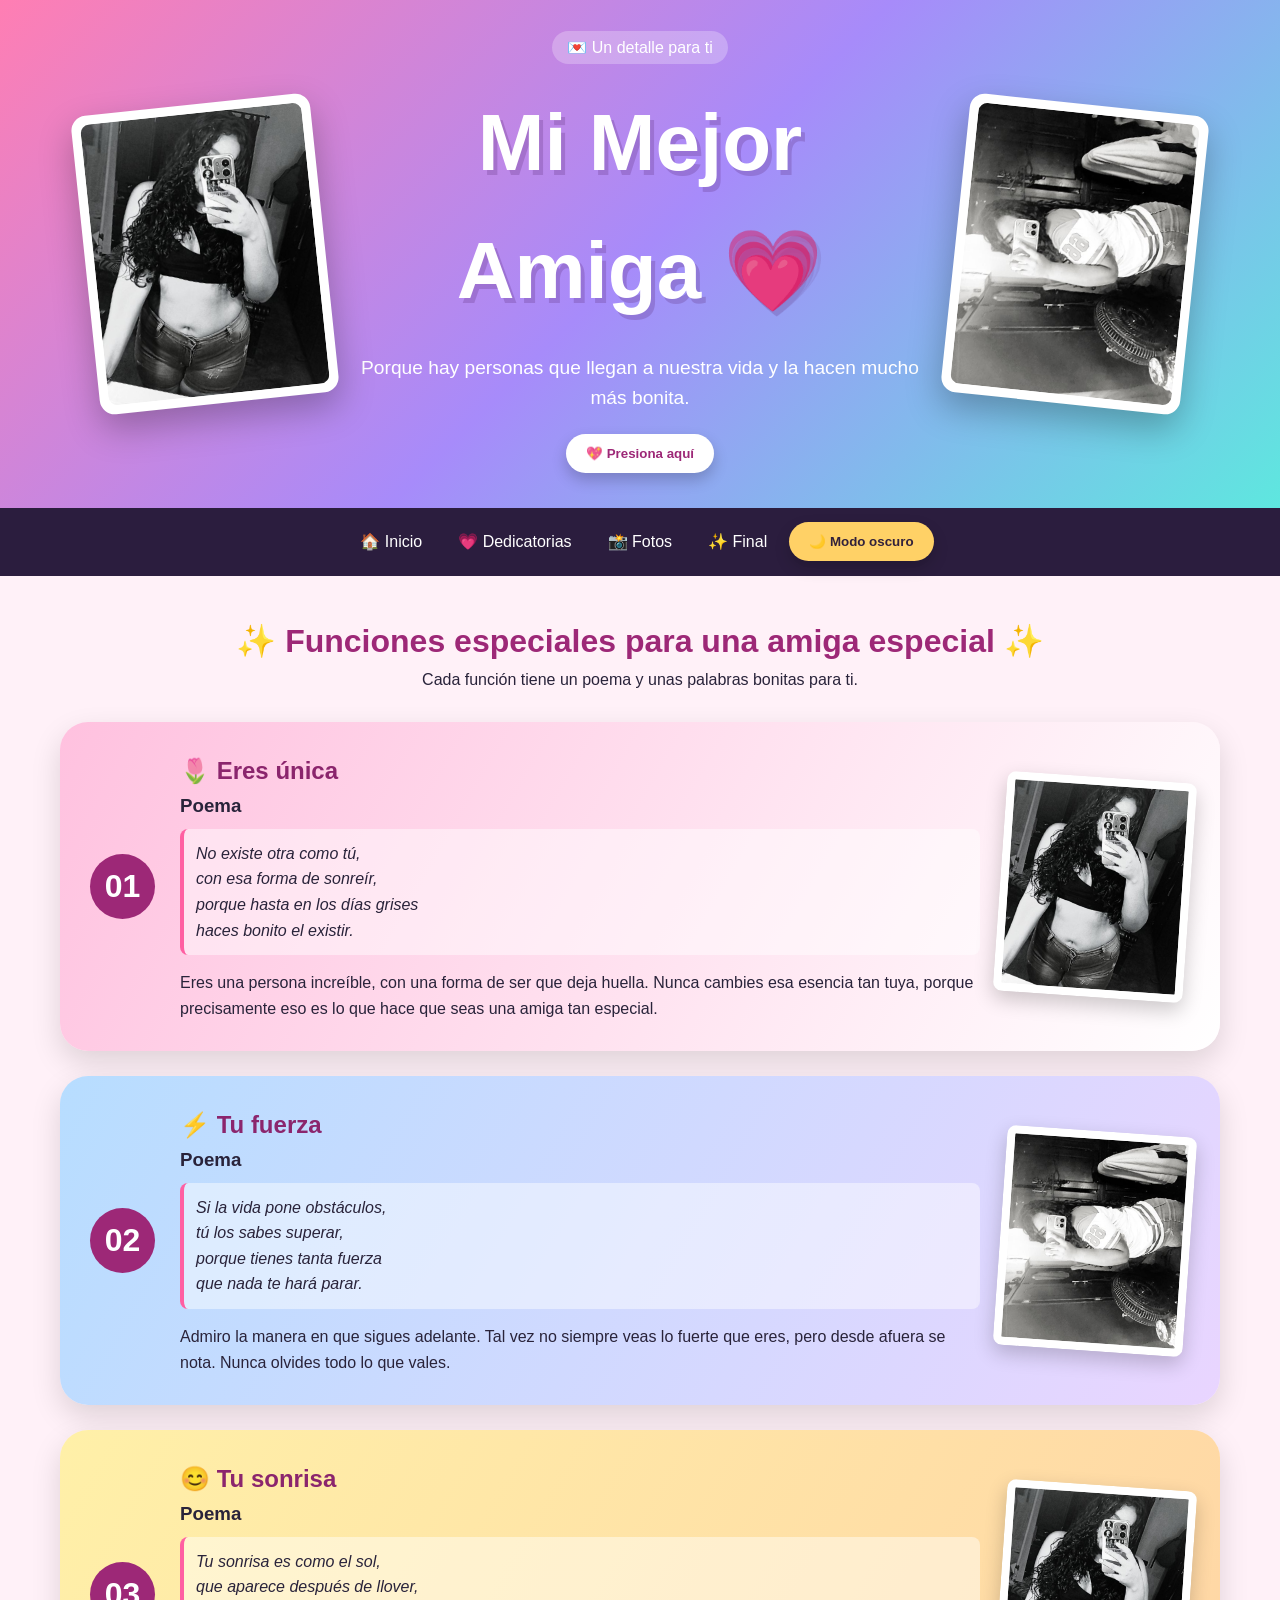
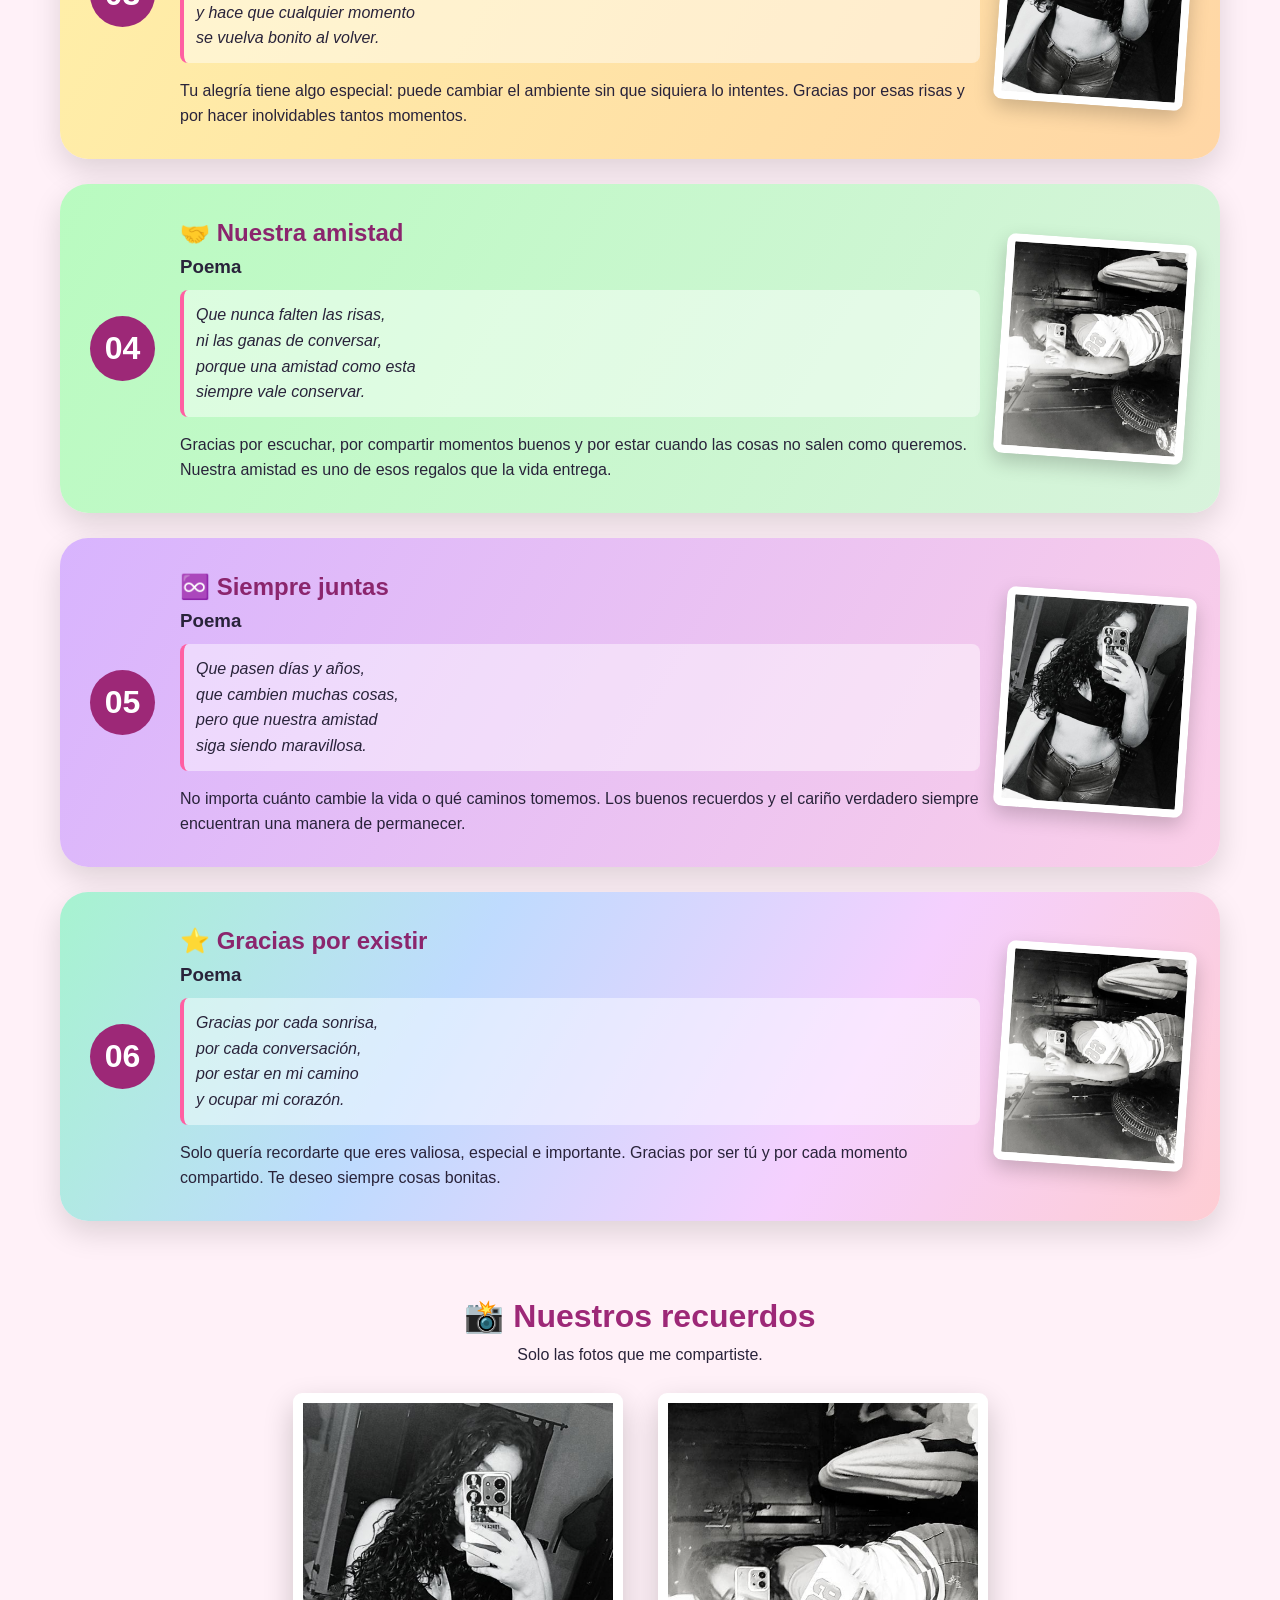
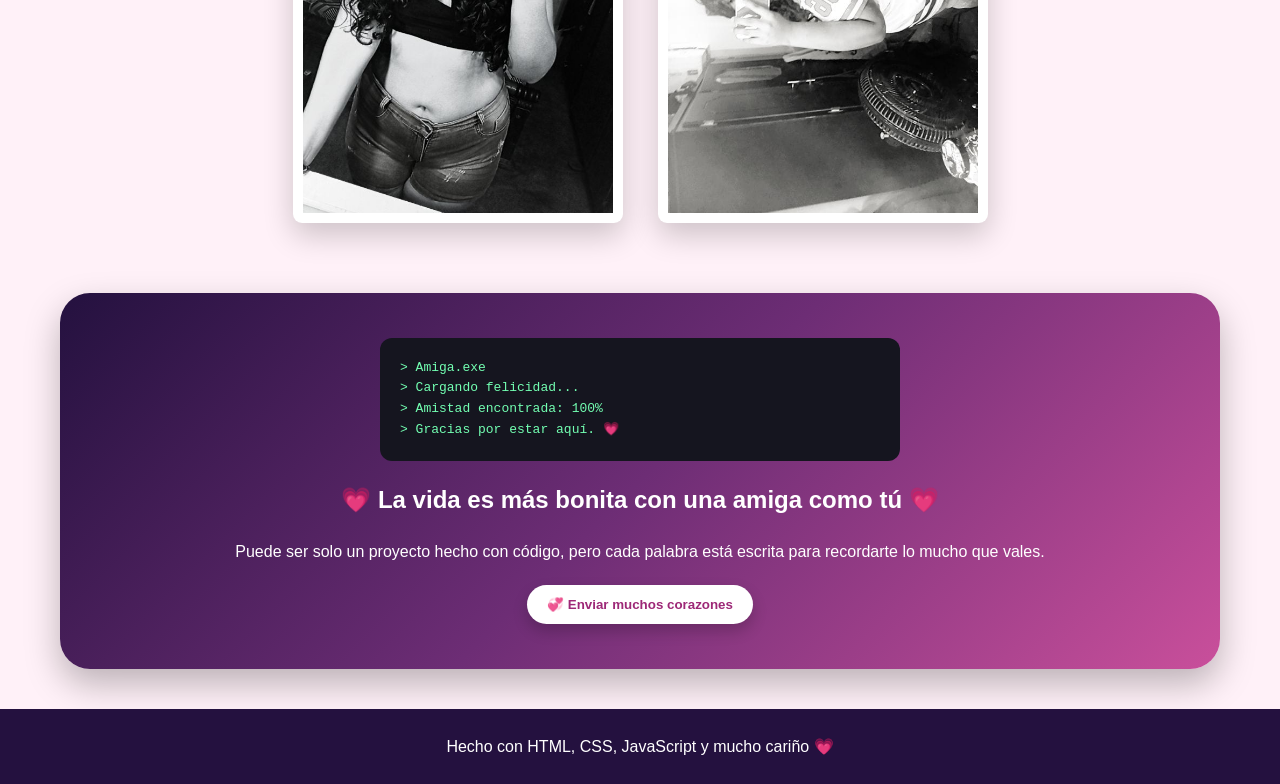
==== index.html @ a4b92b6b "Add files via upload" ====
<!doctype html>
<html lang="es">
  <head>
    <meta charset="UTF-8" />
    <meta name="viewport" content="width=device-width,initial-scale=1.0" />
    <title>Para mi mejor amiga 💗</title>
    <link rel="stylesheet" href="style.css" />
  </head>
  <body>
    <header id="inicio">
      <div class="hero">
        <div class="foto"><img src="foto1.jpeg" alt="Foto especial" /></div>
        <div class="heroText">
          <span>💌 Un detalle para ti</span>
          <h1>Mi Mejor Amiga 💗</h1>
          <p>
            Porque hay personas que llegan a nuestra vida y la hacen mucho más
            bonita.
          </p>
          <button onclick="mostrarMensaje()">💖 Presiona aquí</button>
        </div>
        <div class="foto segunda">
          <img src="foto2.jpeg" alt="Foto especial" />
        </div>
      </div>
    </header>
    <nav>
      <a href="#inicio">🏠 Inicio</a><a href="#funciones">💗 Dedicatorias</a
      ><a href="#fotos">📸 Fotos</a><a href="#final">✨ Final</a
      ><button id="modoBtn">🌙 Modo oscuro</button>
    </nav>
    <main>
      <section class="intro">
        <h2>✨ Funciones especiales para una amiga especial ✨</h2>
        <p>Cada función tiene un poema y unas palabras bonitas para ti.</p>
      </section>
      <section id="funciones" class="funciones">
        <article class="tarjeta rosa">
          <div class="num">01</div>
          <div>
            <h2>🌷 Eres única</h2>
            <h3>Poema</h3>
            <p class="poema">
              No existe otra como tú,<br />con esa forma de sonreír,<br />porque
              hasta en los días grises<br />haces bonito el existir.
            </p>
            <p>
              Eres una persona increíble, con una forma de ser que deja huella.
              Nunca cambies esa esencia tan tuya, porque precisamente eso es lo
              que hace que seas una amiga tan especial.
            </p>
          </div>
          <img src="foto1.jpeg" alt="Amiga" />
        </article>
        <article class="tarjeta azul">
          <div class="num">02</div>
          <div>
            <h2>⚡ Tu fuerza</h2>
            <h3>Poema</h3>
            <p class="poema">
              Si la vida pone obstáculos,<br />tú los sabes superar,<br />porque
              tienes tanta fuerza<br />que nada te hará parar.
            </p>
            <p>
              Admiro la manera en que sigues adelante. Tal vez no siempre veas
              lo fuerte que eres, pero desde afuera se nota. Nunca olvides todo
              lo que vales.
            </p>
          </div>
          <img src="foto2.jpeg" alt="Amiga" />
        </article>
        <article class="tarjeta amarillo">
          <div class="num">03</div>
          <div>
            <h2>😊 Tu sonrisa</h2>
            <h3>Poema</h3>
            <p class="poema">
              Tu sonrisa es como el sol,<br />que aparece después de llover,<br />y
              hace que cualquier momento<br />se vuelva bonito al volver.
            </p>
            <p>
              Tu alegría tiene algo especial: puede cambiar el ambiente sin que
              siquiera lo intentes. Gracias por esas risas y por hacer
              inolvidables tantos momentos.
            </p>
          </div>
          <img src="foto1.jpeg" alt="Amiga" />
        </article>
        <article class="tarjeta verde">
          <div class="num">04</div>
          <div>
            <h2>🤝 Nuestra amistad</h2>
            <h3>Poema</h3>
            <p class="poema">
              Que nunca falten las risas,<br />ni las ganas de conversar,<br />porque
              una amistad como esta<br />siempre vale conservar.
            </p>
            <p>
              Gracias por escuchar, por compartir momentos buenos y por estar
              cuando las cosas no salen como queremos. Nuestra amistad es uno de
              esos regalos que la vida entrega.
            </p>
          </div>
          <img src="foto2.jpeg" alt="Amiga" />
        </article>
        <article class="tarjeta morado">
          <div class="num">05</div>
          <div>
            <h2>♾️ Siempre juntas</h2>
            <h3>Poema</h3>
            <p class="poema">
              Que pasen días y años,<br />que cambien muchas cosas,<br />pero
              que nuestra amistad<br />siga siendo maravillosa.
            </p>
            <p>
              No importa cuánto cambie la vida o qué caminos tomemos. Los buenos
              recuerdos y el cariño verdadero siempre encuentran una manera de
              permanecer.
            </p>
          </div>
          <img src="foto1.jpeg" alt="Amiga" />
        </article>
        <article class="tarjeta arco">
          <div class="num">06</div>
          <div>
            <h2>⭐ Gracias por existir</h2>
            <h3>Poema</h3>
            <p class="poema">
              Gracias por cada sonrisa,<br />por cada conversación,<br />por
              estar en mi camino<br />y ocupar mi corazón.
            </p>
            <p>
              Solo quería recordarte que eres valiosa, especial e importante.
              Gracias por ser tú y por cada momento compartido. Te deseo siempre
              cosas bonitas.
            </p>
          </div>
          <img src="foto2.jpeg" alt="Amiga" />
        </article>
      </section>
      <section id="fotos" class="galeria">
        <h2>📸 Nuestros recuerdos</h2>
        <p>Solo las fotos que me compartiste.</p>
        <div class="fotos">
          <img src="foto1.jpeg" alt="Recuerdo 1" /><img
            src="foto2.jpeg"
            alt="Recuerdo 2"
          />
        </div>
      </section>
      <section id="final" class="final">
        <div class="terminal">
          &gt; Amiga.exe<br />&gt; Cargando felicidad...<br />&gt; Amistad
          encontrada: 100%<br />&gt; Gracias por estar aquí. 💗
        </div>
        <h2>💗 La vida es más bonita con una amiga como tú 💗</h2>
        <p>
          Puede ser solo un proyecto hecho con código, pero cada palabra está
          escrita para recordarte lo mucho que vales.
        </p>
        <button onclick="lanzarCorazones()">💞 Enviar muchos corazones</button>
      </section>
    </main>
    <footer>Hecho con HTML, CSS, JavaScript y mucho cariño 💗</footer>
    <script src="script.js"></script>
  </body>
</html>
---- style.css ----
* {
  box-sizing: border-box;
  margin: 0;
  padding: 0;
}
html {
  scroll-behavior: smooth;
}
body {
  font-family: Arial, sans-serif;
  background: #fff1f8;
  color: #29233a;
  line-height: 1.6;
  transition: 0.5s;
  overflow-x: hidden;
}
header {
  padding: 35px 5%;
  background: linear-gradient(135deg, #ff7eb3, #a78bfa, #5ee7df);
  overflow: hidden;
}
.hero {
  max-width: 1250px;
  margin: auto;
  min-height: 360px;
  display: flex;
  align-items: center;
  justify-content: center;
  gap: 35px;
}
.foto {
  width: 240px;
  height: 300px;
  padding: 9px;
  background: #fff;
  border-radius: 15px;
  box-shadow: 0 15px 35px #0004;
  transform: rotate(-6deg);
  animation: flotar 4s ease-in-out infinite;
}
.foto.segunda {
  transform: rotate(6deg);
  animation-delay: 1s;
}
.foto img,
.tarjeta > img,
.fotos img {
  width: 100%;
  height: 100%;
  object-fit: cover;
  border-radius: 9px;
}
.heroText {
  text-align: center;
  color: #fff;
  max-width: 560px;
  animation: aparecer 1.2s ease;
}
.heroText span {
  background: #ffffff40;
  padding: 8px 15px;
  border-radius: 30px;
}
.hero h1 {
  font-size: clamp(2.8rem, 7vw, 5rem);
  margin: 18px 0;
  text-shadow: 4px 5px #5b2d7840;
}
.heroText p {
  font-size: 1.2rem;
  margin-bottom: 20px;
}
button {
  border: 0;
  padding: 12px 20px;
  border-radius: 30px;
  background: #fff;
  color: #9d2877;
  font-weight: bold;
  cursor: pointer;
  box-shadow: 0 7px 15px #0003;
  transition: 0.3s;
}
button:hover {
  transform: scale(1.08);
}
nav {
  position: sticky;
  top: 0;
  z-index: 50;
  background: #231437f5;
  display: flex;
  justify-content: center;
  align-items: center;
  flex-wrap: wrap;
  gap: 8px;
  padding: 12px;
}
nav a {
  color: #fff;
  text-decoration: none;
  padding: 9px 14px;
  border-radius: 20px;
  transition: 0.3s;
}
nav a:hover {
  background: #ff5fa2;
  transform: translateY(-3px);
}
#modoBtn {
  background: #ffd166;
  color: #33223b;
}
main {
  max-width: 1200px;
  margin: auto;
  padding: 40px 20px;
}
.intro {
  text-align: center;
  margin-bottom: 30px;
}
.intro h2,
.galeria h2 {
  color: #9d2877;
  font-size: 2rem;
}
.funciones {
  display: grid;
  gap: 25px;
}
.tarjeta {
  min-height: 280px;
  padding: 30px;
  border-radius: 28px;
  display: grid;
  grid-template-columns: 70px 1fr 190px;
  align-items: center;
  gap: 20px;
  box-shadow: 0 12px 30px #0002;
  opacity: 0;
  transform: translateY(60px);
  transition: 0.8s;
  overflow: hidden;
}
.tarjeta.visible {
  opacity: 1;
  transform: translateY(0);
}
.rosa {
  background: linear-gradient(120deg, #ffc1df, #fff);
}
.azul {
  background: linear-gradient(120deg, #b7ddff, #e9d5ff);
}
.amarillo {
  background: linear-gradient(120deg, #fff0a8, #ffd6a5);
}
.verde {
  background: linear-gradient(120deg, #b9fbc0, #d8f3dc);
}
.morado {
  background: linear-gradient(120deg, #d8b4fe, #fbcfe8);
}
.arco {
  background: linear-gradient(120deg, #a7f3d0, #bfdbfe, #f5d0fe, #fecdd3);
}
.num {
  font-size: 2rem;
  font-weight: bold;
  color: #fff;
  background: #9d2877;
  width: 65px;
  height: 65px;
  border-radius: 50%;
  display: grid;
  place-items: center;
}
.tarjeta h2 {
  color: #8b256d;
}
.poema {
  margin: 8px 0 15px;
  padding: 12px;
  border-left: 4px solid #ff5fa2;
  background: #ffffff73;
  border-radius: 8px;
  font-style: italic;
}
.tarjeta > img {
  height: 220px;
  padding: 8px;
  background: #fff;
  box-shadow: 0 8px 20px #0003;
  transform: rotate(4deg);
  transition: 0.5s;
}
.tarjeta > img:hover {
  transform: rotate(0) scale(1.06);
}
.galeria {
  text-align: center;
  padding: 70px 0;
}
.fotos {
  display: flex;
  justify-content: center;
  gap: 35px;
  flex-wrap: wrap;
  margin-top: 25px;
}
.fotos img {
  width: 330px;
  height: 430px;
  padding: 10px;
  background: #fff;
  box-shadow: 0 12px 30px #0003;
  transition: 0.5s;
}
.fotos img:hover {
  transform: scale(1.05) rotate(-2deg);
}
.final {
  text-align: center;
  padding: 45px;
  border-radius: 30px;
  background: linear-gradient(135deg, #24113f, #6d2d75, #c94f9b);
  color: #fff;
  box-shadow: 0 15px 35px #0004;
}
.final h2 {
  margin: 20px 0;
  color: #fff;
}
.final button {
  margin-top: 20px;
}
.terminal {
  max-width: 520px;
  margin: auto;
  padding: 20px;
  background: #15151f;
  color: #73ffb2;
  border-radius: 12px;
  text-align: left;
  font-family: monospace;
}
footer {
  text-align: center;
  background: #24113f;
  color: #fff;
  padding: 25px;
}
.corazon {
  position: fixed;
  z-index: 100;
  pointer-events: none;
  animation: subir 4s linear forwards;
  font-size: 25px;
}
body.oscuro {
  background: #111122;
  color: #eee;
}
body.oscuro .intro h2,
body.oscuro .galeria h2 {
  color: #ff9fd0;
}
@keyframes aparecer {
  from {
    opacity: 0;
    transform: scale(0.8);
  }
  to {
    opacity: 1;
    transform: scale(1);
  }
}
@keyframes flotar {
  0%,
  100% {
    transform: translateY(0) rotate(-6deg);
  }
  50% {
    transform: translateY(-12px) rotate(-3deg);
  }
}
@keyframes subir {
  from {
    transform: translateY(0) scale(1);
    opacity: 1;
  }
  to {
    transform: translateY(-100vh) scale(1.8) rotate(25deg);
    opacity: 0;
  }
}
@media (max-width: 850px) {
  .hero {
    flex-direction: column;
  }
  .segunda {
    display: none;
  }
  .tarjeta {
    grid-template-columns: 1fr;
    text-align: center;
  }
  .num {
    margin: auto;
  }
  .tarjeta > img {
    width: 210px;
    margin: auto;
  }
  .poema {
    text-align: left;
  }
}
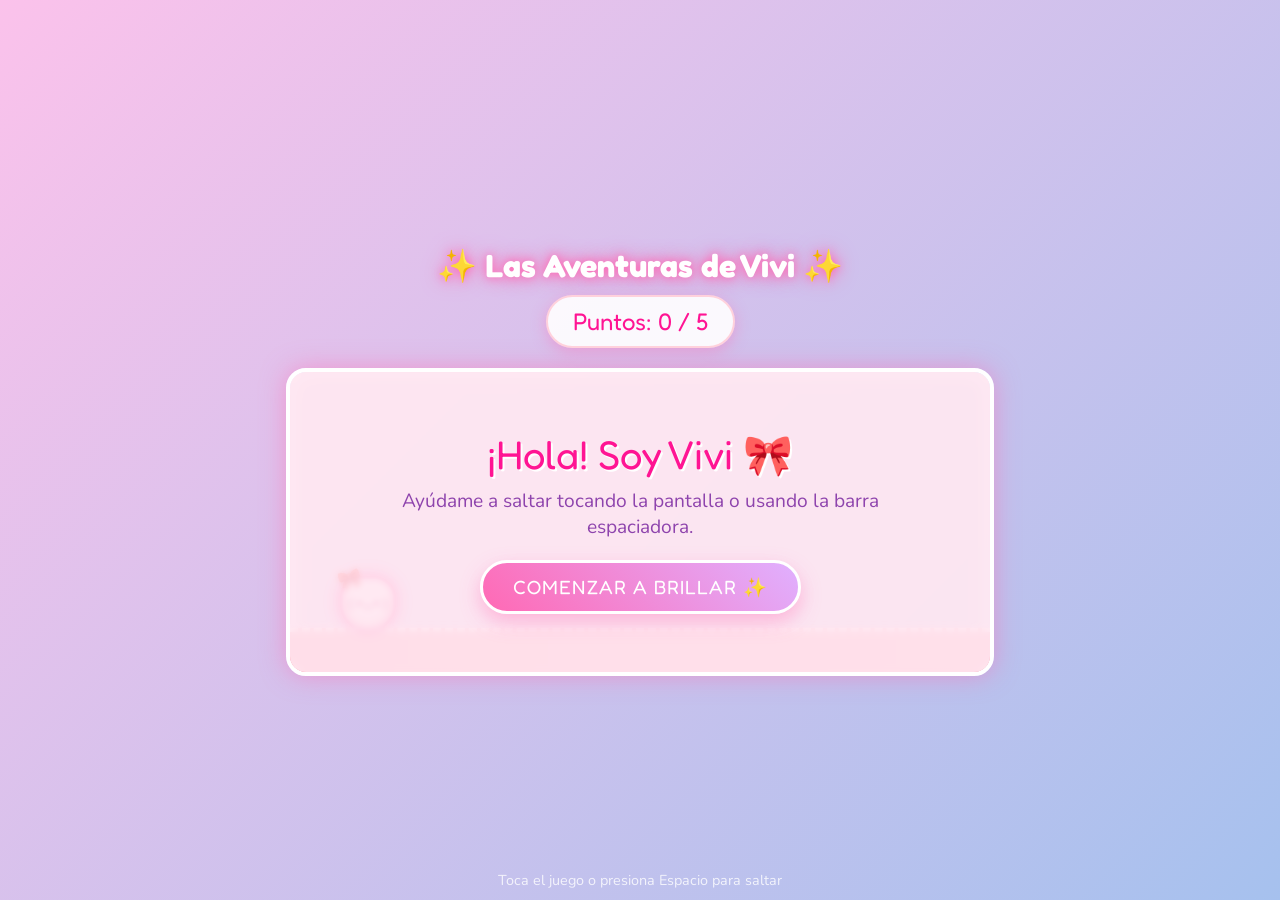
==== commit c7c1d2da: "Rename aventuras_de_vivi.html to index.html" ====
--- a/index.html
+++ b/index.html
@@ -1,167 +1,454 @@
-<!doctype html>
+<!DOCTYPE html>
 <html lang="es">
-  <head>
-    <meta charset="UTF-8" />
-    <meta name="viewport" content="width=device-width,initial-scale=1.0" />
-    <title>Para mi mejor amiga 💗</title>
-    <link rel="stylesheet" href="style.css" />
-  </head>
-  <body>
-    <header id="inicio">
-      <div class="hero">
-        <div class="foto"><img src="foto1.jpeg" alt="Foto especial" /></div>
-        <div class="heroText">
-          <span>💌 Un detalle para ti</span>
-          <h1>Mi Mejor Amiga 💗</h1>
-          <p>
-            Porque hay personas que llegan a nuestra vida y la hacen mucho más
-            bonita.
-          </p>
-          <button onclick="mostrarMensaje()">💖 Presiona aquí</button>
+<head>
+    <meta charset="UTF-8">
+    <meta name="viewport" content="width=device-width, initial-scale=1.0, maximum-scale=1.0, user-scalable=no">
+    <title>Las Aventuras Coquette de Vivi 🎀</title>
+    <link href="https://fonts.googleapis.com/css2?family=Fredoka+One&family=Nunito:wght@700;900&display=swap" rel="stylesheet">
+    <style>
+        :root {
+            --pink-light: #ffd1dc;
+            --pink-hot: #ff69b4;
+            --pink-neon: #ff1493;
+            --purple-pastel: #e0b0ff;
+            --white-glow: rgba(255, 255, 255, 0.8);
+        }
+
+        body {
+            margin: 0;
+            padding: 0;
+            background: linear-gradient(135deg, #fbc2eb 0%, #a6c1ee 100%);
+            font-family: 'Nunito', sans-serif;
+            display: flex;
+            flex-direction: column;
+            align-items: center;
+            justify-content: center;
+            height: 100vh;
+            overflow: hidden;
+            touch-action: manipulation;
+        }
+
+        h1 {
+            font-family: 'Fredoka One', cursive;
+            color: white;
+            text-shadow: 0 0 10px var(--pink-hot), 0 0 20px var(--pink-hot);
+            font-size: 2rem;
+            margin-bottom: 10px;
+            text-align: center;
+            z-index: 2;
+        }
+
+        .score-board {
+            font-family: 'Fredoka One', cursive;
+            font-size: 1.5rem;
+            color: var(--pink-neon);
+            background: rgba(255, 255, 255, 0.9);
+            padding: 10px 25px;
+            border-radius: 30px;
+            box-shadow: 0 4px 15px rgba(255, 105, 180, 0.4);
+            margin-bottom: 20px;
+            z-index: 2;
+            border: 2px solid var(--pink-light);
+        }
+
+        #game-container {
+            width: 100%;
+            max-width: 700px;
+            height: 300px;
+            background: rgba(255, 255, 255, 0.3);
+            backdrop-filter: blur(5px);
+            border: 4px solid white;
+            border-radius: 20px;
+            box-shadow: 0 0 25px rgba(255, 105, 180, 0.5), inset 0 0 20px rgba(255, 255, 255, 0.8);
+            position: relative;
+            overflow: hidden;
+            cursor: pointer;
+        }
+
+        .ground {
+            position: absolute;
+            bottom: 0;
+            width: 100%;
+            height: 40px;
+            background: linear-gradient(to right, #ffb6c1, #ffc0cb);
+            border-top: 4px dashed white;
+        }
+
+        #vivi {
+            width: 50px;
+            height: 50px;
+            background: #fff;
+            border: 3px solid var(--pink-hot);
+            border-radius: 40% 40% 50% 50%; /* Cute blob shape */
+            position: absolute;
+            bottom: 40px; /* Right above ground */
+            left: 50px;
+            box-shadow: 0 0 15px var(--pink-hot), inset 0 -5px 10px var(--pink-light);
+            display: flex;
+            align-items: center;
+            justify-content: center;
+            font-size: 1.5rem;
+            transition: transform 0.1s;
+            z-index: 5;
+        }
+
+        #vivi::before {
+            content: "🎀";
+            position: absolute;
+            top: -12px;
+            left: -5px;
+            font-size: 1.2rem;
+            transform: rotate(-15deg);
+        }
+
+        #vivi::after {
+            content: "(•ᴗ•)";
+            font-family: monospace;
+            font-size: 0.9rem;
+            font-weight: bold;
+            color: #d1498b;
+        }
+
+        .obstacle {
+            width: 30px;
+            height: 45px;
+            background: linear-gradient(to bottom, #9b59b6, #8e44ad);
+            border-radius: 10px 10px 0 0;
+            position: absolute;
+            bottom: 40px; /* On ground */
+            box-shadow: 0 0 10px #8e44ad, inset 0 0 5px rgba(255,255,255,0.5);
+            border: 2px solid white;
+            border-bottom: none;
+            z-index: 4;
+        }
+
+        .obstacle::after {
+            content: '☁️'; /* Obstacles as dark clouds or elements */
+            position: absolute;
+            top: -20px;
+            left: -2px;
+            font-size: 1.2rem;
+        }
+
+        #ui-layer {
+            position: absolute;
+            top: 0;
+            left: 0;
+            width: 100%;
+            height: 100%;
+            background: rgba(255, 230, 240, 0.85);
+            backdrop-filter: blur(3px);
+            display: flex;
+            flex-direction: column;
+            align-items: center;
+            justify-content: center;
+            z-index: 10;
+            text-align: center;
+            padding: 20px;
+            box-sizing: border-box;
+        }
+
+        .hidden {
+            display: none !important;
+        }
+
+        .message-title {
+            font-family: 'Fredoka One', cursive;
+            font-size: 2.5rem;
+            color: var(--pink-neon);
+            margin-bottom: 10px;
+            text-shadow: 2px 2px white;
+            line-height: 1.2;
+        }
+
+        .message-subtitle {
+            font-size: 1.2rem;
+            color: #8e44ad;
+            margin-bottom: 20px;
+            max-width: 80%;
+        }
+
+        /* Aesthetic Button */
+        button {
+            background: linear-gradient(45deg, var(--pink-hot), var(--purple-pastel));
+            color: white;
+            border: 3px solid white;
+            padding: 12px 30px;
+            border-radius: 30px;
+            font-family: 'Fredoka One', cursive;
+            font-size: 1.2rem;
+            cursor: pointer;
+            box-shadow: 0 8px 20px rgba(255, 105, 180, 0.4);
+            transition: all 0.2s ease;
+            text-transform: uppercase;
+            letter-spacing: 1px;
+        }
+
+        button:hover {
+            transform: scale(1.05) translateY(-3px);
+            box-shadow: 0 12px 25px rgba(255, 105, 180, 0.6);
+        }
+
+        button:active {
+            transform: scale(0.95);
+        }
+
+        /* Spooky font for the specific lose text */
+        .lose-text {
+            color: red;
+            text-transform: lowercase; /* Exact match condition */
+            font-family: monospace;
+            font-weight: 900;
+            font-size: 2rem;
+            letter-spacing: 2px;
+            text-shadow: 2px 2px 0px black;
+        }
+
+        /* Instructions */
+        .instructions {
+            position: absolute;
+            bottom: 10px;
+            color: rgba(255, 255, 255, 0.8);
+            font-size: 0.9rem;
+            text-align: center;
+            width: 100%;
+        }
+    </style>
+</head>
+<body>
+
+    <h1>✨ Las Aventuras de Vivi ✨</h1>
+    <div class="score-board">Puntos: <span id="score">0</span> / 5</div>
+
+    <div id="game-container">
+        <div class="ground"></div>
+        <div id="vivi"></div>
+        <div id="obstacles-container"></div>
+        
+        <div id="ui-layer">
+            <div id="message-title" class="message-title">¡Hola! Soy Vivi 🎀</div>
+            <div id="message-subtitle" class="message-subtitle">Ayúdame a saltar tocando la pantalla o usando la barra espaciadora.</div>
+            <button id="action-btn">Comenzar a brillar ✨</button>
         </div>
-        <div class="foto segunda">
-          <img src="foto2.jpeg" alt="Foto especial" />
-        </div>
-      </div>
-    </header>
-    <nav>
-      <a href="#inicio">🏠 Inicio</a><a href="#funciones">💗 Dedicatorias</a
-      ><a href="#fotos">📸 Fotos</a><a href="#final">✨ Final</a
-      ><button id="modoBtn">🌙 Modo oscuro</button>
-    </nav>
-    <main>
-      <section class="intro">
-        <h2>✨ Funciones especiales para una amiga especial ✨</h2>
-        <p>Cada función tiene un poema y unas palabras bonitas para ti.</p>
-      </section>
-      <section id="funciones" class="funciones">
-        <article class="tarjeta rosa">
-          <div class="num">01</div>
-          <div>
-            <h2>🌷 Eres única</h2>
-            <h3>Poema</h3>
-            <p class="poema">
-              No existe otra como tú,<br />con esa forma de sonreír,<br />porque
-              hasta en los días grises<br />haces bonito el existir.
-            </p>
-            <p>
-              Eres una persona increíble, con una forma de ser que deja huella.
-              Nunca cambies esa esencia tan tuya, porque precisamente eso es lo
-              que hace que seas una amiga tan especial.
-            </p>
-          </div>
-          <img src="foto1.jpeg" alt="Amiga" />
-        </article>
-        <article class="tarjeta azul">
-          <div class="num">02</div>
-          <div>
-            <h2>⚡ Tu fuerza</h2>
-            <h3>Poema</h3>
-            <p class="poema">
-              Si la vida pone obstáculos,<br />tú los sabes superar,<br />porque
-              tienes tanta fuerza<br />que nada te hará parar.
-            </p>
-            <p>
-              Admiro la manera en que sigues adelante. Tal vez no siempre veas
-              lo fuerte que eres, pero desde afuera se nota. Nunca olvides todo
-              lo que vales.
-            </p>
-          </div>
-          <img src="foto2.jpeg" alt="Amiga" />
-        </article>
-        <article class="tarjeta amarillo">
-          <div class="num">03</div>
-          <div>
-            <h2>😊 Tu sonrisa</h2>
-            <h3>Poema</h3>
-            <p class="poema">
-              Tu sonrisa es como el sol,<br />que aparece después de llover,<br />y
-              hace que cualquier momento<br />se vuelva bonito al volver.
-            </p>
-            <p>
-              Tu alegría tiene algo especial: puede cambiar el ambiente sin que
-              siquiera lo intentes. Gracias por esas risas y por hacer
-              inolvidables tantos momentos.
-            </p>
-          </div>
-          <img src="foto1.jpeg" alt="Amiga" />
-        </article>
-        <article class="tarjeta verde">
-          <div class="num">04</div>
-          <div>
-            <h2>🤝 Nuestra amistad</h2>
-            <h3>Poema</h3>
-            <p class="poema">
-              Que nunca falten las risas,<br />ni las ganas de conversar,<br />porque
-              una amistad como esta<br />siempre vale conservar.
-            </p>
-            <p>
-              Gracias por escuchar, por compartir momentos buenos y por estar
-              cuando las cosas no salen como queremos. Nuestra amistad es uno de
-              esos regalos que la vida entrega.
-            </p>
-          </div>
-          <img src="foto2.jpeg" alt="Amiga" />
-        </article>
-        <article class="tarjeta morado">
-          <div class="num">05</div>
-          <div>
-            <h2>♾️ Siempre juntas</h2>
-            <h3>Poema</h3>
-            <p class="poema">
-              Que pasen días y años,<br />que cambien muchas cosas,<br />pero
-              que nuestra amistad<br />siga siendo maravillosa.
-            </p>
-            <p>
-              No importa cuánto cambie la vida o qué caminos tomemos. Los buenos
-              recuerdos y el cariño verdadero siempre encuentran una manera de
-              permanecer.
-            </p>
-          </div>
-          <img src="foto1.jpeg" alt="Amiga" />
-        </article>
-        <article class="tarjeta arco">
-          <div class="num">06</div>
-          <div>
-            <h2>⭐ Gracias por existir</h2>
-            <h3>Poema</h3>
-            <p class="poema">
-              Gracias por cada sonrisa,<br />por cada conversación,<br />por
-              estar en mi camino<br />y ocupar mi corazón.
-            </p>
-            <p>
-              Solo quería recordarte que eres valiosa, especial e importante.
-              Gracias por ser tú y por cada momento compartido. Te deseo siempre
-              cosas bonitas.
-            </p>
-          </div>
-          <img src="foto2.jpeg" alt="Amiga" />
-        </article>
-      </section>
-      <section id="fotos" class="galeria">
-        <h2>📸 Nuestros recuerdos</h2>
-        <p>Solo las fotos que me compartiste.</p>
-        <div class="fotos">
-          <img src="foto1.jpeg" alt="Recuerdo 1" /><img
-            src="foto2.jpeg"
-            alt="Recuerdo 2"
-          />
-        </div>
-      </section>
-      <section id="final" class="final">
-        <div class="terminal">
-          &gt; Amiga.exe<br />&gt; Cargando felicidad...<br />&gt; Amistad
-          encontrada: 100%<br />&gt; Gracias por estar aquí. 💗
-        </div>
-        <h2>💗 La vida es más bonita con una amiga como tú 💗</h2>
-        <p>
-          Puede ser solo un proyecto hecho con código, pero cada palabra está
-          escrita para recordarte lo mucho que vales.
-        </p>
-        <button onclick="lanzarCorazones()">💞 Enviar muchos corazones</button>
-      </section>
-    </main>
-    <footer>Hecho con HTML, CSS, JavaScript y mucho cariño 💗</footer>
-    <script src="script.js"></script>
-  </body>
+    </div>
+    
+    <div class="instructions">Toca el juego o presiona Espacio para saltar</div>
+
+    <script>
+        const gameContainer = document.getElementById('game-container');
+        const viviElement = document.getElementById('vivi');
+        const obstaclesContainer = document.getElementById('obstacles-container');
+        const scoreElement = document.getElementById('score');
+        const uiLayer = document.getElementById('ui-layer');
+        const messageTitle = document.getElementById('message-title');
+        const messageSubtitle = document.getElementById('message-subtitle');
+        const actionBtn = document.getElementById('action-btn');
+
+        // Physics & Game Constants
+        let isPlaying = false;
+        let score = 0;
+        const TARGET_SCORE = 5;
+        
+        // Vivi physics
+        const GROUND_LEVEL = 40; // matches css bottom
+        let viviY = GROUND_LEVEL;
+        let velocityY = 0;
+        const GRAVITY = 0.8;
+        const JUMP_STRENGTH = -13;
+        let isJumping = false;
+        
+        // Obstacles config
+        let obstacles = [];
+        let gameLoopId;
+        let frameCount = 0;
+        let nextSpawnRate = 90; // Frames until next obstacle
+
+        // Win Messages Array
+        const winMessages = [
+            "¡Soportaste y devoraste! 💅",
+            "¡Nivel Diosa inalcanzable! ✨",
+            "¡La más pro del barrio! 👑",
+            "¡Ni la NASA tiene esa precisión! 🚀",
+            "¡Sirviendo look y victoria! 💖",
+            "¡Ate and left no crumbs! 🎀"
+        ];
+        let winIndex = 0;
+
+        function jump() {
+            if (!isPlaying) return;
+            if (!isJumping) {
+                isJumping = true;
+                velocityY = JUMP_STRENGTH;
+                viviElement.style.transform = 'scaleY(1.1) scaleX(0.9)'; // Stretch effect
+                setTimeout(() => {
+                    viviElement.style.transform = 'none';
+                }, 150);
+            }
+        }
+
+        // Event Listeners for Jump
+        document.addEventListener('keydown', (e) => {
+            if (e.code === 'Space' || e.code === 'ArrowUp') {
+                e.preventDefault(); // Prevent scrolling
+                jump();
+            }
+        });
+
+        gameContainer.addEventListener('mousedown', (e) => {
+            if (e.target.tagName !== 'BUTTON') jump();
+        });
+        
+        gameContainer.addEventListener('touchstart', (e) => {
+            if (e.target.tagName !== 'BUTTON') {
+                e.preventDefault();
+                jump();
+            }
+        }, { passive: false });
+
+        function spawnObstacle() {
+            const obsEl = document.createElement('div');
+            obsEl.classList.add('obstacle');
+            
+            // Start obstacle at the right edge of the container
+            const containerWidth = gameContainer.offsetWidth;
+            const obsX = containerWidth;
+            
+            obsEl.style.left = obsX + 'px';
+            obstaclesContainer.appendChild(obsEl);
+            
+            obstacles.push({
+                element: obsEl,
+                x: obsX,
+                passed: false,
+                width: 30,
+                height: 45
+            });
+        }
+
+        function resetGame() {
+            obstacles.forEach(obs => obs.element.remove());
+            obstacles = [];
+            score = 0;
+            scoreElement.innerText = score;
+            viviY = GROUND_LEVEL;
+            velocityY = 0;
+            isJumping = false;
+            viviElement.style.bottom = viviY + 'px';
+            frameCount = 0;
+            nextSpawnRate = 90;
+            
+            uiLayer.classList.add('hidden');
+            isPlaying = true;
+            gameLoop();
+        }
+
+        function gameOver(won) {
+            isPlaying = false;
+            cancelAnimationFrame(gameLoopId);
+            uiLayer.classList.remove('hidden');
+
+            if (won) {
+                // WIN LOGIC
+                messageTitle.className = 'message-title'; // reset to normal aesthetic class
+                messageTitle.innerHTML = winMessages[winIndex];
+                messageSubtitle.innerText = "¡Llegaste a los 5 puntos como una reina!";
+                actionBtn.innerText = "Jugar de nuevo 💖";
+                
+                // Cycle array
+                winIndex = (winIndex + 1) % winMessages.length;
+            } else {
+                // LOSE LOGIC (Exact required text)
+                messageTitle.className = 'lose-text'; // spooky/red class
+                messageTitle.innerText = "te voy a hackear el wasa";
+                messageSubtitle.innerText = "¡Ay no! Vivi chocó con las malas vibras.";
+                actionBtn.innerText = "Intentar otra vez 🥺";
+            }
+        }
+
+        actionBtn.addEventListener('click', () => {
+            resetGame();
+        });
+
+        function gameLoop() {
+            if (!isPlaying) return;
+
+            frameCount++;
+
+            // 1. Update Vivi Physics
+            if (isJumping) {
+                velocityY += GRAVITY;
+                viviY -= velocityY; // Subtract because higher bottom value goes UP visually
+
+                if (viviY <= GROUND_LEVEL) {
+                    viviY = GROUND_LEVEL;
+                    velocityY = 0;
+                    isJumping = false;
+                }
+                viviElement.style.bottom = viviY + 'px';
+            }
+
+            // 2. Spawn obstacles randomly
+            if (frameCount >= nextSpawnRate) {
+                spawnObstacle();
+                frameCount = 0;
+                // Randomize next spawn (between 70 and 130 frames for variability)
+                nextSpawnRate = Math.floor(Math.random() * 60) + 70;
+            }
+
+            // Constants for Vivi's hitbox
+            const viviLeft = 50; 
+            const viviRight = 50 + 50; // left + width
+            const viviBottom = viviY;
+            const viviTop = viviY + 50; // bottom + height
+
+            // 3. Move and process obstacles
+            for (let i = obstacles.length - 1; i >= 0; i--) {
+                let obs = obstacles[i];
+                
+                // Speed of obstacles (can increase to make it harder, but keep it casual)
+                obs.x -= 5.5; 
+                obs.element.style.left = obs.x + 'px';
+
+                // Hitbox for obstacle
+                let obsLeft = obs.x;
+                let obsRight = obs.x + obs.width;
+                let obsBottom = GROUND_LEVEL;
+                let obsTop = GROUND_LEVEL + obs.height;
+
+                // Check Collision (AABB)
+                if (
+                    viviRight > obsLeft + 10 &&  // +10 adds a bit of forgiveness margin to the hitboxes
+                    viviLeft < obsRight - 10 &&
+                    viviBottom < obsTop &&
+                    viviTop > obsBottom
+                ) {
+                    // LOST GAME
+                    gameOver(false);
+                    return; 
+                }
+
+                // Check Score Passing
+                if (!obs.passed && obs.x < viviLeft) {
+                    obs.passed = true;
+                    score++;
+                    scoreElement.innerText = score;
+                    
+                    // WIN GAME CHECK
+                    if (score >= TARGET_SCORE) {
+                        gameOver(true);
+                        return;
+                    }
+                }
+
+                // Remove off-screen obstacles to save memory
+                if (obs.x < -50) {
+                    obs.element.remove();
+                    obstacles.splice(i, 1);
+                }
+            }
+
+            gameLoopId = requestAnimationFrame(gameLoop);
+        }
+    </script>
+</body>
 </html>
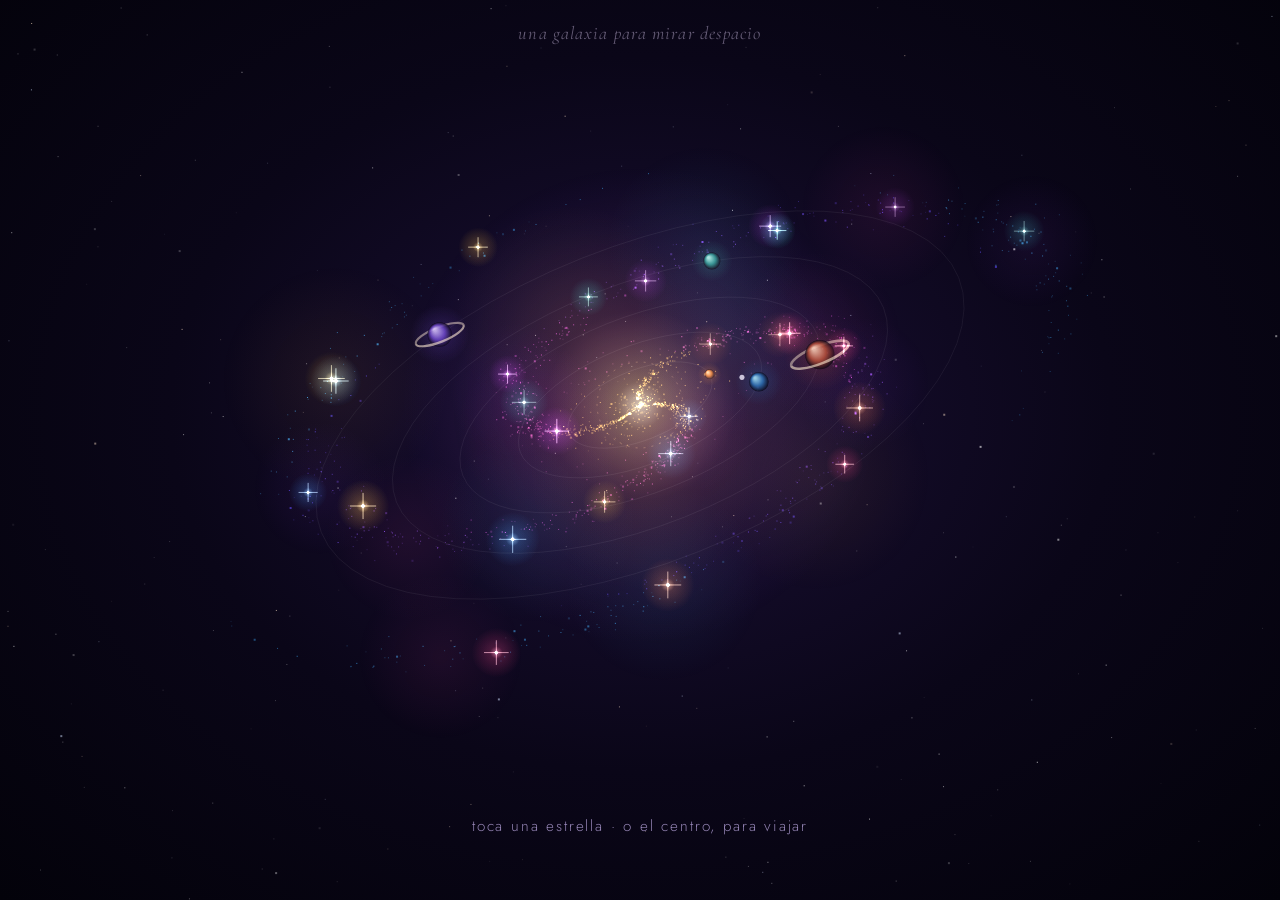
==== commit 2148d466: "Add files via upload" ====
--- a/index.html
+++ b/index.html
@@ -1,454 +1,431 @@
-<!DOCTYPE html>
+<!doctype html>
 <html lang="es">
+
 <head>
-    <meta charset="UTF-8">
-    <meta name="viewport" content="width=device-width, initial-scale=1.0, maximum-scale=1.0, user-scalable=no">
-    <title>Las Aventuras Coquette de Vivi 🎀</title>
-    <link href="https://fonts.googleapis.com/css2?family=Fredoka+One&family=Nunito:wght@700;900&display=swap" rel="stylesheet">
+    <meta charset="utf-8">
+    <meta name="viewport" content="width=device-width, initial-scale=1, viewport-fit=cover">
+    <title>Galaxia</title>
+    <link
+        href="https://fonts.googleapis.com/css2?family=Cormorant+Garamond:ital,wght@0,300;1,400&family=Jost:wght@300&display=swap"
+        rel="stylesheet">
     <style>
         :root {
-            --pink-light: #ffd1dc;
-            --pink-hot: #ff69b4;
-            --pink-neon: #ff1493;
-            --purple-pastel: #e0b0ff;
-            --white-glow: rgba(255, 255, 255, 0.8);
-        }
-
+            color-scheme: dark;
+            box-sizing: border-box;
+            padding-top: env(safe-area-inset-top, 0px);
+            padding-bottom: env(safe-area-inset-bottom, 0px)
+        }
+
+        html,
         body {
+            height: 100%;
             margin: 0;
-            padding: 0;
-            background: linear-gradient(135deg, #fbc2eb 0%, #a6c1ee 100%);
-            font-family: 'Nunito', sans-serif;
-            display: flex;
-            flex-direction: column;
-            align-items: center;
-            justify-content: center;
-            height: 100vh;
             overflow: hidden;
-            touch-action: manipulation;
-        }
-
-        h1 {
-            font-family: 'Fredoka One', cursive;
-            color: white;
-            text-shadow: 0 0 10px var(--pink-hot), 0 0 20px var(--pink-hot);
-            font-size: 2rem;
-            margin-bottom: 10px;
-            text-align: center;
-            z-index: 2;
-        }
-
-        .score-board {
-            font-family: 'Fredoka One', cursive;
-            font-size: 1.5rem;
-            color: var(--pink-neon);
-            background: rgba(255, 255, 255, 0.9);
-            padding: 10px 25px;
-            border-radius: 30px;
-            box-shadow: 0 4px 15px rgba(255, 105, 180, 0.4);
-            margin-bottom: 20px;
-            z-index: 2;
-            border: 2px solid var(--pink-light);
-        }
-
-        #game-container {
-            width: 100%;
-            max-width: 700px;
-            height: 300px;
-            background: rgba(255, 255, 255, 0.3);
-            backdrop-filter: blur(5px);
-            border: 4px solid white;
-            border-radius: 20px;
-            box-shadow: 0 0 25px rgba(255, 105, 180, 0.5), inset 0 0 20px rgba(255, 255, 255, 0.8);
-            position: relative;
-            overflow: hidden;
-            cursor: pointer;
-        }
-
-        .ground {
-            position: absolute;
-            bottom: 0;
-            width: 100%;
-            height: 40px;
-            background: linear-gradient(to right, #ffb6c1, #ffc0cb);
-            border-top: 4px dashed white;
-        }
-
-        #vivi {
-            width: 50px;
-            height: 50px;
-            background: #fff;
-            border: 3px solid var(--pink-hot);
-            border-radius: 40% 40% 50% 50%; /* Cute blob shape */
-            position: absolute;
-            bottom: 40px; /* Right above ground */
-            left: 50px;
-            box-shadow: 0 0 15px var(--pink-hot), inset 0 -5px 10px var(--pink-light);
-            display: flex;
-            align-items: center;
-            justify-content: center;
-            font-size: 1.5rem;
-            transition: transform 0.1s;
-            z-index: 5;
-        }
-
-        #vivi::before {
-            content: "🎀";
-            position: absolute;
-            top: -12px;
-            left: -5px;
-            font-size: 1.2rem;
-            transform: rotate(-15deg);
-        }
-
-        #vivi::after {
-            content: "(•ᴗ•)";
-            font-family: monospace;
-            font-size: 0.9rem;
-            font-weight: bold;
-            color: #d1498b;
-        }
-
-        .obstacle {
-            width: 30px;
-            height: 45px;
-            background: linear-gradient(to bottom, #9b59b6, #8e44ad);
-            border-radius: 10px 10px 0 0;
-            position: absolute;
-            bottom: 40px; /* On ground */
-            box-shadow: 0 0 10px #8e44ad, inset 0 0 5px rgba(255,255,255,0.5);
-            border: 2px solid white;
-            border-bottom: none;
-            z-index: 4;
-        }
-
-        .obstacle::after {
-            content: '☁️'; /* Obstacles as dark clouds or elements */
-            position: absolute;
-            top: -20px;
-            left: -2px;
-            font-size: 1.2rem;
-        }
-
-        #ui-layer {
-            position: absolute;
-            top: 0;
-            left: 0;
+            color: #f4ecff;
+            font-family: 'Jost', system-ui, sans-serif;
+            font-weight: 300;
+            background: radial-gradient(ellipse at 50% 46%, #1b1036 0%, #0a0618 52%, #03020a 100%)
+        }
+
+        canvas {
+            position: fixed;
+            inset: 0;
             width: 100%;
             height: 100%;
-            background: rgba(255, 230, 240, 0.85);
-            backdrop-filter: blur(3px);
-            display: flex;
-            flex-direction: column;
-            align-items: center;
-            justify-content: center;
-            z-index: 10;
+            display: block;
+            touch-action: manipulation
+        }
+
+        canvas:focus-visible {
+            outline: 1px dashed rgba(255, 255, 255, .35);
+            outline-offset: -8px
+        }
+
+        #title {
+            position: fixed;
+            top: calc(22px + env(safe-area-inset-top, 0px));
+            left: 0;
+            right: 0;
             text-align: center;
-            padding: 20px;
-            box-sizing: border-box;
-        }
-
-        .hidden {
-            display: none !important;
-        }
-
-        .message-title {
-            font-family: 'Fredoka One', cursive;
-            font-size: 2.5rem;
-            color: var(--pink-neon);
-            margin-bottom: 10px;
-            text-shadow: 2px 2px white;
-            line-height: 1.2;
-        }
-
-        .message-subtitle {
-            font-size: 1.2rem;
-            color: #8e44ad;
-            margin-bottom: 20px;
-            max-width: 80%;
-        }
-
-        /* Aesthetic Button */
-        button {
-            background: linear-gradient(45deg, var(--pink-hot), var(--purple-pastel));
-            color: white;
-            border: 3px solid white;
-            padding: 12px 30px;
-            border-radius: 30px;
-            font-family: 'Fredoka One', cursive;
-            font-size: 1.2rem;
+            font: italic 400 1.15rem 'Cormorant Garamond', Georgia, serif;
+            letter-spacing: .06em;
+            opacity: 0;
+            animation: t 5s 1.6s ease forwards;
+            pointer-events: none;
+            color: #e9d8ff
+        }
+
+        @keyframes t {
+            0% {
+                opacity: 0;
+                letter-spacing: .3em
+            }
+
+            30% {
+                opacity: .85
+            }
+
+            100% {
+                opacity: .4;
+                letter-spacing: .06em
+            }
+        }
+
+        #box {
+            position: fixed;
+            left: 50%;
+            bottom: calc(7% + env(safe-area-inset-bottom, 0px));
+            transform: translateX(-50%);
+            width: min(88vw, 660px);
+            text-align: center;
+            pointer-events: none
+        }
+
+        #ph {
+            font: italic 400 clamp(1.45rem, 4.6vw, 2.2rem)/1.35 'Cormorant Garamond', Georgia, serif;
+            opacity: 0;
+            filter: blur(10px);
+            transform: translateY(10px);
+            transition: opacity 1.1s ease, filter 1.1s ease, transform 1.1s ease;
+            text-shadow: 0 0 24px var(--g, #b99cff)
+        }
+
+        #ph.on {
+            opacity: 1;
+            filter: blur(0);
+            transform: none
+        }
+
+        #nm {
+            margin-top: .7rem;
+            font-size: .85rem;
+            letter-spacing: .14em;
+            opacity: 0;
+            transition: opacity 1.4s ease .3s;
+            color: #cdb8f5
+        }
+
+        #nm.on {
+            opacity: .75
+        }
+
+        #hint {
+            position: fixed;
+            left: 0;
+            right: 0;
+            bottom: calc(7% + env(safe-area-inset-bottom, 0px));
+            text-align: center;
+            font-size: .95rem;
+            letter-spacing: .12em;
+            color: #cdb8f5;
+            opacity: 0;
+            animation: h 3s 4s ease forwards;
+            transition: opacity .8s;
+            pointer-events: none
+        }
+
+        @keyframes h {
+            to {
+                opacity: .7
+            }
+        }
+
+        #hint.off {
+            animation: none;
+            opacity: 0
+        }
+
+        #flash {
+            position: fixed;
+            inset: 0;
+            pointer-events: none;
+            opacity: 0;
+            z-index: 5
+        }
+
+        #qrc {
+            position: fixed;
+            top: calc(14px + env(safe-area-inset-top, 0px));
+            right: 14px;
+            width: 72px;
+            height: 72px;
+            border-radius: 10px;
+            background: #fff;
+            opacity: 0;
+            z-index: 6;
             cursor: pointer;
-            box-shadow: 0 8px 20px rgba(255, 105, 180, 0.4);
-            transition: all 0.2s ease;
-            text-transform: uppercase;
-            letter-spacing: 1px;
-        }
-
-        button:hover {
-            transform: scale(1.05) translateY(-3px);
-            box-shadow: 0 12px 25px rgba(255, 105, 180, 0.6);
-        }
-
-        button:active {
-            transform: scale(0.95);
-        }
-
-        /* Spooky font for the specific lose text */
-        .lose-text {
-            color: red;
-            text-transform: lowercase; /* Exact match condition */
-            font-family: monospace;
-            font-weight: 900;
-            font-size: 2rem;
-            letter-spacing: 2px;
-            text-shadow: 2px 2px 0px black;
-        }
-
-        /* Instructions */
-        .instructions {
-            position: absolute;
-            bottom: 10px;
-            color: rgba(255, 255, 255, 0.8);
-            font-size: 0.9rem;
-            text-align: center;
-            width: 100%;
+            transform-origin: top right;
+            transition: transform .55s cubic-bezier(.2, .8, .2, 1), opacity 1.2s ease, box-shadow .5s;
+            box-shadow: 0 0 18px rgba(160, 110, 255, .5)
+        }
+
+        #qrc.on {
+            opacity: .85
+        }
+
+        #qrc.on:hover {
+            opacity: 1
+        }
+
+        #qrc.big {
+            transform: scale(3.3);
+            opacity: 1;
+            box-shadow: 0 0 40px rgba(160, 110, 255, .7)
+        }
+
+        @media (max-width:600px) {
+            #qrc {
+                width: 56px;
+                height: 56px;
+                right: 10px
+            }
+        }
+
+        @media (prefers-reduced-motion:reduce) {
+            #title {
+                animation: none;
+                opacity: .5
+            }
         }
     </style>
 </head>
+
 <body>
-
-    <h1>✨ Las Aventuras de Vivi ✨</h1>
-    <div class="score-board">Puntos: <span id="score">0</span> / 5</div>
-
-    <div id="game-container">
-        <div class="ground"></div>
-        <div id="vivi"></div>
-        <div id="obstacles-container"></div>
-        
-        <div id="ui-layer">
-            <div id="message-title" class="message-title">¡Hola! Soy Vivi 🎀</div>
-            <div id="message-subtitle" class="message-subtitle">Ayúdame a saltar tocando la pantalla o usando la barra espaciadora.</div>
-            <button id="action-btn">Comenzar a brillar ✨</button>
-        </div>
+    <canvas id="c" tabindex="0"
+        aria-label="Galaxia interactiva. Toca una estrella o pulsa Enter para leer una frase."></canvas>
+    <div id="title">una galaxia para mirar despacio</div>
+    <div id="hint">toca una estrella · o el centro, para viajar</div>
+    <div id="flash"></div>
+    <img id="qrc" alt="Código QR: toca para agrandarlo" width="72" height="72">
+    <div id="box">
+        <div id="ph"></div>
+        <div id="nm"></div>
     </div>
-    
-    <div class="instructions">Toca el juego o presiona Espacio para saltar</div>
-
     <script>
-        const gameContainer = document.getElementById('game-container');
-        const viviElement = document.getElementById('vivi');
-        const obstaclesContainer = document.getElementById('obstacles-container');
-        const scoreElement = document.getElementById('score');
-        const uiLayer = document.getElementById('ui-layer');
-        const messageTitle = document.getElementById('message-title');
-        const messageSubtitle = document.getElementById('message-subtitle');
-        const actionBtn = document.getElementById('action-btn');
-
-        // Physics & Game Constants
-        let isPlaying = false;
-        let score = 0;
-        const TARGET_SCORE = 5;
-        
-        // Vivi physics
-        const GROUND_LEVEL = 40; // matches css bottom
-        let viviY = GROUND_LEVEL;
-        let velocityY = 0;
-        const GRAVITY = 0.8;
-        const JUMP_STRENGTH = -13;
-        let isJumping = false;
-        
-        // Obstacles config
-        let obstacles = [];
-        let gameLoopId;
-        let frameCount = 0;
-        let nextSpawnRate = 90; // Frames until next obstacle
-
-        // Win Messages Array
-        const winMessages = [
-            "¡Soportaste y devoraste! 💅",
-            "¡Nivel Diosa inalcanzable! ✨",
-            "¡La más pro del barrio! 👑",
-            "¡Ni la NASA tiene esa precisión! 🚀",
-            "¡Sirviendo look y victoria! 💖",
-            "¡Ate and left no crumbs! 🎀"
-        ];
-        let winIndex = 0;
-
-        function jump() {
-            if (!isPlaying) return;
-            if (!isJumping) {
-                isJumping = true;
-                velocityY = JUMP_STRENGTH;
-                viviElement.style.transform = 'scaleY(1.1) scaleX(0.9)'; // Stretch effect
-                setTimeout(() => {
-                    viviElement.style.transform = 'none';
-                }, 150);
-            }
-        }
-
-        // Event Listeners for Jump
-        document.addEventListener('keydown', (e) => {
-            if (e.code === 'Space' || e.code === 'ArrowUp') {
-                e.preventDefault(); // Prevent scrolling
-                jump();
-            }
-        });
-
-        gameContainer.addEventListener('mousedown', (e) => {
-            if (e.target.tagName !== 'BUTTON') jump();
-        });
-        
-        gameContainer.addEventListener('touchstart', (e) => {
-            if (e.target.tagName !== 'BUTTON') {
-                e.preventDefault();
-                jump();
-            }
-        }, { passive: false });
-
-        function spawnObstacle() {
-            const obsEl = document.createElement('div');
-            obsEl.classList.add('obstacle');
-            
-            // Start obstacle at the right edge of the container
-            const containerWidth = gameContainer.offsetWidth;
-            const obsX = containerWidth;
-            
-            obsEl.style.left = obsX + 'px';
-            obstaclesContainer.appendChild(obsEl);
-            
-            obstacles.push({
-                element: obsEl,
-                x: obsX,
-                passed: false,
-                width: 30,
-                height: 45
-            });
-        }
-
-        function resetGame() {
-            obstacles.forEach(obs => obs.element.remove());
-            obstacles = [];
-            score = 0;
-            scoreElement.innerText = score;
-            viviY = GROUND_LEVEL;
-            velocityY = 0;
-            isJumping = false;
-            viviElement.style.bottom = viviY + 'px';
-            frameCount = 0;
-            nextSpawnRate = 90;
-            
-            uiLayer.classList.add('hidden');
-            isPlaying = true;
-            gameLoop();
-        }
-
-        function gameOver(won) {
-            isPlaying = false;
-            cancelAnimationFrame(gameLoopId);
-            uiLayer.classList.remove('hidden');
-
-            if (won) {
-                // WIN LOGIC
-                messageTitle.className = 'message-title'; // reset to normal aesthetic class
-                messageTitle.innerHTML = winMessages[winIndex];
-                messageSubtitle.innerText = "¡Llegaste a los 5 puntos como una reina!";
-                actionBtn.innerText = "Jugar de nuevo 💖";
-                
-                // Cycle array
-                winIndex = (winIndex + 1) % winMessages.length;
-            } else {
-                // LOSE LOGIC (Exact required text)
-                messageTitle.className = 'lose-text'; // spooky/red class
-                messageTitle.innerText = "te voy a hackear el wasa";
-                messageSubtitle.innerText = "¡Ay no! Vivi chocó con las malas vibras.";
-                actionBtn.innerText = "Intentar otra vez 🥺";
-            }
-        }
-
-        actionBtn.addEventListener('click', () => {
-            resetGame();
-        });
-
-        function gameLoop() {
-            if (!isPlaying) return;
-
-            frameCount++;
-
-            // 1. Update Vivi Physics
-            if (isJumping) {
-                velocityY += GRAVITY;
-                viviY -= velocityY; // Subtract because higher bottom value goes UP visually
-
-                if (viviY <= GROUND_LEVEL) {
-                    viviY = GROUND_LEVEL;
-                    velocityY = 0;
-                    isJumping = false;
+        const $ = id => document.getElementById(id), cv = $('c'), ctx = cv.getContext('2d'), ph = $('ph'), nm = $('nm'), hint = $('hint');
+        const RM = matchMedia('(prefers-reduced-motion: reduce)').matches;
+        const rnd = (a, b) => a + Math.random() * (b - a), gau = () => (Math.random() + Math.random() + Math.random() - 1.5) / 1.5, TAU = 6.2832;
+        let TILT = .46, ROT = -.38, cR = Math.cos(ROT), sR = Math.sin(ROT);
+        let W, H, R, cx, cy, mx = 0, my = 0, tx = 0, ty = 0, PX = 0, PY = 0, sc = 1, spin = 0;
+        function size() { const D = Math.min(devicePixelRatio || 1, 2); W = innerWidth; H = innerHeight; cv.width = W * D; cv.height = H * D; ctx.setTransform(D, 0, 0, D, 0, 0); R = Math.min(W * .5, H * .62) * .92; cx = W / 2; cy = H * .45 }
+        addEventListener('resize', size); size();
+        function P(r, th) { const x = r * Math.cos(th) * sc, y = r * Math.sin(th) * TILT * sc; return [cx + PX + x * cR - y * sR, cy + PY + x * sR + y * cR] }
+
+        /* ---- estrellas con frase ---- */
+        const DATA0 = [
+            ["Aurora", "Incluso la oscuridad más inmensa se deja atravesar por una pequeña luz."],
+            ["Lumen", "Eres polvo de estrellas que aprendió a soñar."],
+            ["Celeste", "No hay distancia que el recuerdo no pueda cruzar."],
+            ["Ámbar", "Brilla sin pedir permiso: el cielo ya te estaba esperando."],
+            ["Selene", "Cada noche, el universo te recuerda que apenas comienza."],
+            ["Éter", "Lo que amas viaja contigo, aunque esté a años luz."],
+            ["Brisa", "La calma también es una forma de resplandecer."],
+            ["Nácar", "Hay estrellas que ya no existen y aun así nos guían."],
+            ["Alba", "Que tus sueños sean tan grandes como el silencio entre dos galaxias."],
+            ["Zafiro", "Nada florece con prisa; las estrellas tardan millones de años."],
+            ["Ónix", "Mira hacia arriba: el infinito te está sonriendo."],
+            ["Vela", "Somos pequeños, y por eso cabe tanto asombro."],
+            ["Rocío", "Donde termina el miedo, empieza el firmamento."],
+            ["Ensueño", "Una luz lejana también es una promesa."],
+            ["Marea", "El tiempo es un río; las estrellas, sus lámparas."],
+            ["Cobre", "Pide un deseo: el cosmos escucha en voz baja."],
+            ["Bruma", "Tu historia está escrita en la misma luz que cruza el cielo."],
+            ["Azur", "Hasta el vacío guarda un poco de música."],
+            ["Oriente", "Quien sabe esperar, aprende a brillar."],
+            ["Lira", "Todo comienzo fue alguna vez una chispa."],
+            ["Estela", "Caer también es una forma de iluminar."],
+            ["Faro", "En algún lugar del cielo, alguien piensa en ti."],
+            ["Añil", "Sé órbita para quien te necesita y rumbo para ti mismo."],
+            ["Hálito", "La belleza no hace ruido: simplemente aparece."],
+            ["Ópalo", "Cada latido tuyo es un pequeño big bang."],
+            ["Nocturna", "Que la noche te sea leve y el amanecer, infinito."]];
+        const DATA1 = [
+            ['Ítaca', 'Viajar no es llegar lejos: es volver distinto.'],
+            ['Umbral', 'Cada puerta que cruzas deja una versión tuya atrás.'],
+            ['Prisma', 'Hay mundos enteros escondidos detrás de un parpadeo.'],
+            ['Eco', 'Lo que crees imposible solo no ha encontrado su dimensión.'],
+            ['Corriente', 'Deja que la luz te lleve: ella conoce el camino.'],
+            ['Cristal', 'Aquí el silencio tiene color y los sueños tienen peso.'],
+            ['Auroria', 'Otro cielo, la misma esperanza.'],
+            ['Rumbo', 'No temas al salto: también las estrellas nacieron de uno.'],
+            ['Lumbre', 'Lo bello suele esperar al otro lado de la valentía.'],
+            ['Fénix', 'Todo lo que arde puede volverse constelación.'],
+            ['Sirena', 'El universo es un abrazo que aún no terminamos de entender.'],
+            ['Vértigo', 'Si el vértigo te encuentra, ábrele los brazos: es el principio del vuelo.'],
+            ['Espejo', 'Cada galaxia es un pensamiento del infinito.'],
+            ['Regreso', 'Siempre puedes volver al centro: ahí empieza cualquier viaje.']];
+        const PL0 = [{ o: .16, s: .9, r: 4, c: ['#ffe0a8', '#c9772f'] }, { o: .27, s: .55, r: 8, c: ['#a8e8ff', '#2c6fb3'], moon: 1 }, { o: .4, s: .38, r: 12, c: ['#ffd0b8', '#b54f3a'], ring: 1 }, { o: .55, s: .26, r: 7, c: ['#b9fff0', '#2f9c93'] }, { o: .72, s: .17, r: 10, c: ['#d9c4ff', '#6a45c4'], ring: 1 }];
+        const PL1 = [{ o: .15, s: .8, r: 5, c: ['#fff1a8', '#d9a21e'] }, { o: .25, s: .5, r: 9, c: ['#a6ffd8', '#1f9e7a'], moon: 1 }, { o: .37, s: .36, r: 13, c: ['#ffb8f0', '#b02f9c'], ring: 1 }, { o: .5, s: .28, r: 7, c: ['#b8f2ff', '#2a86c9'] }, { o: .62, s: .2, r: 11, c: ['#fff0c8', '#c97a2a'], ring: 1, moon: 1 }, { o: .78, s: .14, r: 8, c: ['#e0c8ff', '#7a4fd0'] }];
+        const DIMS = [
+            { name: 'Dimensión I · Origen', data: DATA0, arms: 3, wind: 4.2, tilt: .46, rot: -.38, hues: [210, 282, 338, 40, 175, 18], bh: [270, 325, 200, 35], n: 2300, nm: 1400, col: q => q < .2 ? 38 : q < .5 ? 330 - q * 60 : q < .8 ? 270 - (q - .5) * 80 : 205, core: ['255,240,215', '255,200,150', '230,120,160', '120,70,220'], bg: 'radial-gradient(ellipse at 50% 46%,#1b1036 0%,#0a0618 52%,#03020a 100%)', pl: PL0 },
+            { name: 'Dimensión II · Aurora', data: DATA1, arms: 5, wind: 3.1, tilt: .4, rot: .3, hues: [160, 300, 45, 190, 330, 120], bh: [160, 300, 190, 45, 330], n: 3300, nm: 1900, col: q => q < .2 ? 48 : q < .5 ? 150 + q * 60 : q < .8 ? 185 + (q - .5) * 80 : 305, core: ['255,252,230', '255,226,150', '80,230,180', '150,60,230'], bg: 'radial-gradient(ellipse at 50% 46%,#123049 0%,#0a1428 50%,#02050b 100%)', pl: PL1 }];
+        let D = DIMS[0], di = 0, S, gal, PL, BH;
+        function build(i) {
+            di = i; D = DIMS[i]; TILT = D.tilt; ROT = D.rot; cR = Math.cos(ROT); sR = Math.sin(ROT); BH = D.bh;
+            S = D.data.map(([n, t], k) => { const r = (.16 + .84 * ((k * .618) % 1)) * R * .98; return { n, t, r, th: (k % D.arms) * TAU / D.arms + r / R * D.wind + rnd(-.2, .2), h: D.hues[k % 6], z: rnd(2.4, 3.9), p: rnd(0, TAU), hv: 0, x: 0, y: 0 } });
+            const N = innerWidth < 700 ? D.nm : D.n; gal = [];
+            for (let k = 0; k < N; k++) {
+                let r, th;
+                if (Math.random() < .2) { r = Math.pow(Math.random(), 2) * R * .3; th = rnd(0, TAU) }
+                else { const u = Math.pow(Math.random(), 1.5); r = R * (.03 + u * .97); th = (k % D.arms) * TAU / D.arms + r / R * D.wind + gau() * (.2 + .45 * u) }
+                const q = r / R; gal.push({ r, th, s: Math.random() < .08 ? 2 : 1, a: rnd(.35, 1), f: rnd(1, 3), p: rnd(0, TAU), c: `hsl(${D.col(q)},85%,${72 - q * 14}%)` })
+            }
+            PL = D.pl.map(p => ({ ...p, a: rnd(0, TAU) })); document.body.style.background = D.bg
+        }
+        build(0);
+        const ws = []; for (let i = 0; i < 260; i++)ws.push({ r: Math.random(), an: rnd(0, TAU), v: rnd(.4, 1.2), a: rnd(.4, 1), o: rnd(-30, 30) });
+
+        /* ---- polvo estelar de la galaxia ---- */
+
+        const bg = []; for (let i = 0; i < 240; i++)bg.push({ x: Math.random(), y: Math.random(), z: rnd(.2, 1), s: Math.random() < .1 ? 2 : 1, a: rnd(.3, 1), f: rnd(.8, 2.6), p: rnd(0, TAU), c: Math.random() < .2 ? '#cfe0ff' : Math.random() < .2 ? '#ffe3c7' : '#fff' });
+
+
+        /* ---- planetas ---- */
+
+        function planet(p, x, y) {
+            const k = Math.max(.6, Math.min(1.3, R / 420)), pr = p.r * k;
+            let g = ctx.createRadialGradient(x, y, 0, x, y, pr * 2.4); g.addColorStop(0, p.c[1] + '55'); g.addColorStop(1, p.c[1] + '00'); ctx.fillStyle = g; ctx.beginPath(); ctx.arc(x, y, pr * 2.4, 0, TAU); ctx.fill();
+            if (p.ring) { ctx.strokeStyle = 'rgba(255,236,210,.55)'; ctx.lineWidth = Math.max(1, pr * .18); ctx.beginPath(); ctx.ellipse(x, y, pr * 2.1, pr * .6, ROT, Math.PI, TAU); ctx.stroke() }
+            g = ctx.createRadialGradient(x - pr * .4, y - pr * .4, pr * .1, x, y, pr); g.addColorStop(0, p.c[0]); g.addColorStop(.55, p.c[1]); g.addColorStop(1, '#0b0616');
+            ctx.fillStyle = g; ctx.beginPath(); ctx.arc(x, y, pr, 0, TAU); ctx.fill();
+            if (p.ring) { ctx.strokeStyle = 'rgba(255,236,210,.7)'; ctx.beginPath(); ctx.ellipse(x, y, pr * 2.1, pr * .6, ROT, 0, Math.PI); ctx.stroke() }
+            if (p.moon) { const a = T * 2.4, mx2 = x + Math.cos(a) * pr * 2.1, my2 = y + Math.sin(a) * pr * .8; ctx.fillStyle = '#e9e4f5'; ctx.beginPath(); ctx.arc(mx2, my2, pr * .26, 0, TAU); ctx.fill() }
+        }
+
+        /* ---- cuerpos en movimiento ---- */
+        const comets = [], meteors = [], shoots = [], sparks = [], rip = [];
+        function spawnComet() { const l = Math.random() < .5, a = rnd(.2, .5), sp = rnd(70, 105); comets.push({ x: l ? -90 : W + 90, y: rnd(0, H * .5), vx: (l ? 1 : -1) * sp * Math.cos(a), vy: sp * Math.sin(a) }) }
+        function spawnMeteor() { const a = rnd(.9, 1.35), d = Math.random() < .5 ? 1 : -1, sp = rnd(480, 700); meteors.push({ x: rnd(W * .1, W * .9), y: -20, vx: d * sp * Math.cos(a), vy: sp * Math.sin(a), l: 0, m: rnd(.9, 1.4), b: 0 }) }
+        function spawnShoot() { const d = Math.random() < .5 ? 1 : -1, a = rnd(.2, .55), sp = rnd(1000, 1500); shoots.push({ x: rnd(0, W), y: rnd(0, H * .55), vx: d * sp * Math.cos(a), vy: sp * Math.sin(a), l: 0, m: rnd(.45, .8) }) }
+        function burst(x, y, col, n, v, g) { for (let i = 0; i < n; i++) { const a = rnd(0, TAU), s = rnd(.2, 1) * v; sparks.push({ x, y, vx: Math.cos(a) * s, vy: Math.sin(a) * s, l: 0, m: rnd(.6, 1.4), c: col, g }) } }
+
+        /* ---- interacción ---- */
+        let sel = null, hov = null, shown = false, selT = 0, selA = 0, tintA = 0, hideT, showT, idx = -1, hc = false, warp = null, I0 = 0;
+        const onCore = (x, y) => { const [a, b] = P(0, 0); return Math.hypot(x - a, y - b) < Math.max(30, R * .09) };
+        function go() { if (warp) return; warp = { t: 0 }; hint.classList.add('off'); clearTimeout(hideT); clearTimeout(showT); ph.classList.remove('on'); nm.classList.remove('on'); shown = false }
+        function swap() {
+            build((di + 1) % DIMS.length); I0 = T; sel = null; hov = null; shown = false; selA = 0; tintA = 0; idx = -1; rip.length = 0;
+            const t = $('title'); t.textContent = D.name; t.style.animation = 'none'; void t.offsetWidth; t.style.animation = 't 5s .8s ease forwards'
+        }
+        function pick(x, y) { let b = null, bd = 1e9; for (const s of S) { const d = Math.hypot(s.x - x, s.y - y); if (d < Math.max(24, s.z * 7) && d < bd) { bd = d; b = s } } return b }
+        function choose(s) {
+            sel = s; selT = 0; shown = true; tintA *= .3; hint.classList.add('off');
+            clearTimeout(hideT); clearTimeout(showT); ph.classList.remove('on'); nm.classList.remove('on');
+            showT = setTimeout(() => { ph.textContent = s.t; nm.textContent = 'estrella ' + s.n; ph.style.setProperty('--g', `hsl(${s.h},90%,68%)`); ph.classList.add('on'); nm.classList.add('on') }, 420);
+            hideT = setTimeout(() => { ph.classList.remove('on'); nm.classList.remove('on'); shown = false }, 12000);
+            rip.push({ x: s.x, y: s.y, t: 0, h: s.h }); burst(s.x, s.y, `hsl(${s.h},100%,80%)`, 30, 120, 0); idx = S.indexOf(s)
+        }
+        cv.addEventListener('pointermove', e => { tx = (e.clientX / W - .5) * 2; ty = (e.clientY / H - .5) * 2; hov = warp ? null : pick(e.clientX, e.clientY); hc = !warp && !hov && onCore(e.clientX, e.clientY); cv.style.cursor = hov || hc ? 'pointer' : 'default' });
+        cv.addEventListener('pointerdown', e => { if (warp) return; const s = pick(e.clientX, e.clientY); if (s) choose(s); else if (onCore(e.clientX, e.clientY)) go(); else { rip.push({ x: e.clientX, y: e.clientY, t: 0, h: 260, soft: 1 }) } });
+        cv.addEventListener('keydown', e => { if (['Enter', ' ', 'ArrowRight'].includes(e.key)) { e.preventDefault(); choose(S[(idx + 1) % S.length]) } else if (e.key === 'ArrowLeft') { e.preventDefault(); choose(S[(idx - 1 + S.length) % S.length]) } else if (e.key === 'ArrowUp' || e.key === 'ArrowDown') { e.preventDefault(); go() } });
+
+        /* ---- dibujo de estrella ---- */
+        function star(s) {
+            const [x, y] = P(s.r, s.th + spin); s.x = x; s.y = y; s.hv += ((s === hov ? 1 : 0) - s.hv) * .12;
+            const k = .8 + .2 * Math.sin(T * 2 + s.p), z = s.z * (1 + .55 * s.hv) * (s === sel && shown ? 1.25 : 1), R7 = z * 7;
+            const g = ctx.createRadialGradient(x, y, 0, x, y, R7); g.addColorStop(0, `hsla(${s.h},100%,85%,${.9 * k})`); g.addColorStop(.25, `hsla(${s.h},100%,65%,${.28 * k})`); g.addColorStop(1, `hsla(${s.h},100%,60%,0)`);
+            ctx.fillStyle = g; ctx.beginPath(); ctx.arc(x, y, R7, 0, TAU); ctx.fill();
+            const L = z * (3.5 + 3 * s.hv); ctx.strokeStyle = `hsla(${s.h},100%,92%,${.75 * k})`; ctx.lineWidth = 1; ctx.beginPath(); ctx.moveTo(x - L, y); ctx.lineTo(x + L, y); ctx.moveTo(x, y - L); ctx.lineTo(x, y + L); ctx.stroke();
+            ctx.fillStyle = '#fff'; ctx.beginPath(); ctx.arc(x, y, z * .45, 0, TAU); ctx.fill()
+        }
+
+        /* ---- bucle ---- */
+        let T = 0, last = performance.now(), nC = 4, nM = 2.5, nS = 1;
+        function frame(now) {
+            const dt = Math.min((now - last) / 1000, .05); last = now; T += dt * (RM ? .25 : 1);
+            if (warp) { warp.t += dt / 3.6; if (warp.t >= .5 && !warp.done) { warp.done = 1; swap() } if (warp.t >= 1) { warp = null; $('flash').style.opacity = 0 } }
+            const w = warp ? warp.t : 0, e = Math.min((T - I0) / 3.4, 1), ease0 = warp && w < .5 ? 1 : 1 - Math.pow(1 - e, 3), zoom = warp && w < .5 ? 1 + 9 * Math.pow(w / .5, 3) : 1, fade = warp && w < .5 ? 1 - Math.pow(w / .5, 2) : 1, tw = warp ? (w < .5 ? Math.pow(w / .5, 2) : Math.pow(1 - (w - .5) / .5, 2)) * 2.5 : 0, ease = ease0 * fade;
+            sc = (.55 + .45 * ease0) * zoom; spin = T * .04 + (1 - ease0) * 2.2 + tw;
+            mx += (tx - mx) * .04; my += (ty - my) * .04; PX = mx * 16; PY = my * 10;
+            ctx.clearRect(0, 0, W, H); ctx.globalCompositeOperation = 'lighter';
+            for (const b of bg) { const k = .5 + .5 * Math.sin(T * b.f + b.p); ctx.globalAlpha = ease * (.2 + .7 * k) * b.a; ctx.fillStyle = b.c; ctx.fillRect(((b.x * W - mx * b.z * 22) % W + W) % W, ((b.y * H - my * b.z * 14) % H + H) % H, b.s, b.s) }
+            for (let k = 0; k < 18; k++) {
+                const r = R * (.18 + .8 * k / 18), [x, y] = P(r, (k % D.arms) * TAU / D.arms + r / R * D.wind + spin), rad = R * (.14 + .1 * (k % 4) / 3) * sc, h = BH[k % BH.length], g = ctx.createRadialGradient(x, y, 0, x, y, rad);
+                g.addColorStop(0, `hsla(${h},80%,60%,.09)`); g.addColorStop(1, `hsla(${h},80%,60%,0)`); ctx.globalAlpha = ease; ctx.fillStyle = g; ctx.fillRect(x - rad, y - rad, rad * 2, rad * 2)
+            }
+            for (const p of gal) { const [x, y] = P(p.r, p.th + spin); ctx.globalAlpha = ease * p.a * (.7 + .3 * Math.sin(T * p.f + p.p)); ctx.fillStyle = p.c; ctx.fillRect(x, y, p.s, p.s) }
+            /* órbitas y planetas (los de atrás, núcleo, los de delante) */
+            ctx.globalAlpha = ease; ctx.globalCompositeOperation = 'source-over'; ctx.strokeStyle = 'rgba(255,255,255,.07)'; ctx.lineWidth = 1;
+            for (const p of PL) { ctx.beginPath(); for (let i = 0; i <= 64; i++) { const [x, y] = P(p.o * R, i / 64 * TAU); i ? ctx.lineTo(x, y) : ctx.moveTo(x, y) } ctx.stroke(); p.a += dt * p.s * (RM ? .2 : 1) }
+            const pos = PL.map(p => { const [x, y] = P(p.o * R, p.a); return { p, x, y, back: Math.sin(p.a) < 0 } });
+            pos.filter(q => q.back).forEach(q => planet(q.p, q.x, q.y));
+            ctx.globalCompositeOperation = 'lighter';
+            const [ox, oy] = P(0, 0), cg = ctx.createRadialGradient(ox, oy, 0, ox, oy, R * .5 * sc); cg.addColorStop(0, `rgba(${D.core[0]},.95)`); cg.addColorStop(.1, `rgba(${D.core[1]},.5)`); cg.addColorStop(.4, `rgba(${D.core[2]},.16)`); cg.addColorStop(1, `rgba(${D.core[3]},0)`);
+            ctx.fillStyle = cg; ctx.fillRect(ox - R * .5, oy - R * .5, R, R);
+            { const cr = Math.max(30, R * .09) * sc * (1 + .06 * Math.sin(T * 2)); ctx.globalAlpha = ease * (.22 + (hc ? .45 : 0)); ctx.strokeStyle = `rgb(${D.core[1]})`; ctx.lineWidth = 1; ctx.setLineDash([2, 6]); ctx.lineDashOffset = -T * 14; ctx.beginPath(); ctx.arc(ox, oy, cr, 0, TAU); ctx.stroke(); ctx.setLineDash([]); ctx.globalAlpha = ease }
+            ctx.globalCompositeOperation = 'source-over'; pos.filter(q => !q.back).forEach(q => planet(q.p, q.x, q.y));
+            /* estrellas con frase */
+            ctx.globalCompositeOperation = 'lighter'; ctx.globalAlpha = ease; S.forEach(star);
+            if (sel) {
+                selA += ((shown ? 1 : 0) - selA) * .05; selT = Math.min(selT + dt * 1.4, 1); const ee = 1 - Math.pow(1 - selT, 3);
+                if (selA > .01) {
+                    ctx.globalAlpha = selA; ctx.strokeStyle = `hsl(${sel.h},100%,85%)`; ctx.lineWidth = 1;
+                    ctx.beginPath(); ctx.arc(sel.x, sel.y, 10 + 20 * ee, 0, TAU); ctx.stroke();
+                    ctx.setLineDash([3, 7]); ctx.lineDashOffset = -T * 12; ctx.beginPath(); ctx.arc(sel.x, sel.y, 8 + 34 * ee, 0, TAU); ctx.stroke(); ctx.setLineDash([])
                 }
-                viviElement.style.bottom = viviY + 'px';
-            }
-
-            // 2. Spawn obstacles randomly
-            if (frameCount >= nextSpawnRate) {
-                spawnObstacle();
-                frameCount = 0;
-                // Randomize next spawn (between 70 and 130 frames for variability)
-                nextSpawnRate = Math.floor(Math.random() * 60) + 70;
-            }
-
-            // Constants for Vivi's hitbox
-            const viviLeft = 50; 
-            const viviRight = 50 + 50; // left + width
-            const viviBottom = viviY;
-            const viviTop = viviY + 50; // bottom + height
-
-            // 3. Move and process obstacles
-            for (let i = obstacles.length - 1; i >= 0; i--) {
-                let obs = obstacles[i];
-                
-                // Speed of obstacles (can increase to make it harder, but keep it casual)
-                obs.x -= 5.5; 
-                obs.element.style.left = obs.x + 'px';
-
-                // Hitbox for obstacle
-                let obsLeft = obs.x;
-                let obsRight = obs.x + obs.width;
-                let obsBottom = GROUND_LEVEL;
-                let obsTop = GROUND_LEVEL + obs.height;
-
-                // Check Collision (AABB)
-                if (
-                    viviRight > obsLeft + 10 &&  // +10 adds a bit of forgiveness margin to the hitboxes
-                    viviLeft < obsRight - 10 &&
-                    viviBottom < obsTop &&
-                    viviTop > obsBottom
-                ) {
-                    // LOST GAME
-                    gameOver(false);
-                    return; 
+                tintA += ((shown ? .16 : 0) - tintA) * .03;
+                if (tintA > .002) { const m = Math.max(W, H) * .75, g = ctx.createRadialGradient(sel.x, sel.y, 0, sel.x, sel.y, m); g.addColorStop(0, `hsla(${sel.h},90%,60%,${tintA})`); g.addColorStop(1, `hsla(${sel.h},90%,60%,0)`); ctx.globalAlpha = 1; ctx.fillStyle = g; ctx.fillRect(0, 0, W, H) }
+            }
+            /* ondas */
+            for (let i = rip.length - 1; i >= 0; i--) {
+                const r = rip[i]; r.t += dt * (r.soft ? 1.6 : .9); if (r.t >= 1) { rip.splice(i, 1); continue }
+                ctx.globalAlpha = (1 - r.t) * (r.soft ? .35 : .7); ctx.strokeStyle = `hsl(${r.h},100%,82%)`; ctx.lineWidth = 1.5; ctx.beginPath(); ctx.arc(r.x, r.y, (1 - Math.pow(1 - r.t, 3)) * (r.soft ? 60 : 170), 0, TAU); ctx.stroke()
+            }
+            /* cometas: cola de iones azul + cola de polvo cálida */
+            nC -= dt; if (nC < 0) { spawnComet(); nC = rnd(16, 26) }
+            for (let i = comets.length - 1; i >= 0; i--) {
+                const c = comets[i]; c.x += c.vx * dt; c.y += c.vy * dt;
+                if (c.x < -320 || c.x > W + 320 || c.y > H + 320) { comets.splice(i, 1); continue }
+                const sp = Math.hypot(c.vx, c.vy), ux = -c.vx / sp, uy = -c.vy / sp; ctx.globalAlpha = 1;
+                for (let j = 0; j < 64; j++) {
+                    const f = 1 - j / 64, d = j * 4.6;
+                    ctx.fillStyle = `rgba(150,200,255,${f * f * .55})`; ctx.beginPath(); ctx.arc(c.x + ux * d, c.y + uy * d, .6 + 3 * f, 0, TAU); ctx.fill();
+                    ctx.fillStyle = `rgba(255,190,150,${f * f * .35})`; ctx.beginPath(); ctx.arc(c.x + ux * d * .85 - uy * d * .18, c.y + uy * d * .85 + ux * d * .18, .8 + 4.5 * f, 0, TAU); ctx.fill()
                 }
-
-                // Check Score Passing
-                if (!obs.passed && obs.x < viviLeft) {
-                    obs.passed = true;
-                    score++;
-                    scoreElement.innerText = score;
-                    
-                    // WIN GAME CHECK
-                    if (score >= TARGET_SCORE) {
-                        gameOver(true);
-                        return;
-                    }
-                }
-
-                // Remove off-screen obstacles to save memory
-                if (obs.x < -50) {
-                    obs.element.remove();
-                    obstacles.splice(i, 1);
-                }
-            }
-
-            gameLoopId = requestAnimationFrame(gameLoop);
-        }
+                const g = ctx.createRadialGradient(c.x, c.y, 0, c.x, c.y, 22); g.addColorStop(0, 'rgba(255,255,255,1)'); g.addColorStop(.25, 'rgba(190,225,255,.6)'); g.addColorStop(1, 'rgba(150,200,255,0)'); ctx.fillStyle = g; ctx.beginPath(); ctx.arc(c.x, c.y, 22, 0, TAU); ctx.fill();
+                if (Math.random() < .5) sparks.push({ x: c.x, y: c.y, vx: rnd(-8, 8), vy: rnd(-8, 8), l: 0, m: rnd(.8, 1.6), c: 'rgb(190,225,255)', g: 0 })
+            }
+            /* meteoros: rápidos, ardientes, se deshacen en chispas */
+            nM -= dt; if (nM < 0) { spawnMeteor(); nM = rnd(5, 9) }
+            for (let i = meteors.length - 1; i >= 0; i--) {
+                const m = meteors[i]; m.l += dt; m.x += m.vx * dt; m.y += m.vy * dt;
+                if (m.l > m.m || m.y > H + 40) { if (m.l > .4) burst(m.x, m.y, 'rgb(255,150,70)', 18, 140, 160); meteors.splice(i, 1); continue }
+                const sp = Math.hypot(m.vx, m.vy), L = 110 * (1 - m.l / m.m * .4), tx2 = m.x - m.vx / sp * L, ty2 = m.y - m.vy / sp * L, g = ctx.createLinearGradient(m.x, m.y, tx2, ty2);
+                g.addColorStop(0, 'rgba(255,245,210,1)'); g.addColorStop(.3, 'rgba(255,150,60,.8)'); g.addColorStop(1, 'rgba(255,60,20,0)');
+                ctx.globalAlpha = 1 - Math.pow(m.l / m.m, 3); ctx.strokeStyle = g; ctx.lineCap = 'round'; ctx.lineWidth = 3; ctx.beginPath(); ctx.moveTo(m.x, m.y); ctx.lineTo(tx2, ty2); ctx.stroke();
+                if (Math.random() < .6) sparks.push({ x: m.x, y: m.y, vx: rnd(-30, 30), vy: rnd(-10, 40), l: 0, m: rnd(.3, .8), c: 'rgb(255,170,80)', g: 80 })
+            }
+            /* estrellas fugaces: finas y casi instantáneas */
+            nS -= dt; if (nS < 0) { spawnShoot(); nS = rnd(2, 5) }
+            for (let i = shoots.length - 1; i >= 0; i--) {
+                const s = shoots[i]; s.l += dt; s.x += s.vx * dt; s.y += s.vy * dt; if (s.l > s.m) { shoots.splice(i, 1); continue }
+                const sp = Math.hypot(s.vx, s.vy), tx2 = s.x - s.vx / sp * 170, ty2 = s.y - s.vy / sp * 170, g = ctx.createLinearGradient(s.x, s.y, tx2, ty2); g.addColorStop(0, 'rgba(255,255,255,1)'); g.addColorStop(1, 'rgba(180,200,255,0)');
+                ctx.globalAlpha = Math.sin(Math.PI * s.l / s.m); ctx.strokeStyle = g; ctx.lineWidth = 1.3; ctx.beginPath(); ctx.moveTo(s.x, s.y); ctx.lineTo(tx2, ty2); ctx.stroke()
+            }
+            /* viaje entre dimensiones */
+            if (warp) {
+                const w = warp.t, q = w < .5 ? w / .5 : 1 - (w - .5) / .5, [ox2, oy2] = P(0, 0), mR = Math.hypot(W, H) * .6, hh = D.bh[0];
+                ctx.globalCompositeOperation = 'lighter'; ctx.lineCap = 'round';
+                for (const s of ws) { const d = ((s.r + w * w * s.v * 2.2) % 1) * mR, L = q * q * mR * .4 * s.v, c = Math.cos(s.an), n = Math.sin(s.an); ctx.globalAlpha = Math.min(1, q * 1.6) * s.a; ctx.strokeStyle = `hsl(${hh + s.o},100%,${75 + s.o / 2}%)`; ctx.lineWidth = .8 + q * 1.6 * s.v; ctx.beginPath(); ctx.moveTo(ox2 + c * d, oy2 + n * d); ctx.lineTo(ox2 + c * (d + L), oy2 + n * (d + L)); ctx.stroke() }
+                const k = Math.max(0, 1 - Math.abs(w - .5) / .16), f = $('flash'); f.style.opacity = k; f.style.background = `radial-gradient(circle at ${ox2}px ${oy2}px,#fff 0%,hsl(${hh},95%,75%) ${20 + k * 30}%,hsla(${hh},90%,60%,0) 75%)`
+            }
+            /* chispas */
+            for (let i = sparks.length - 1; i >= 0; i--) {
+                const p = sparks[i]; p.l += dt; if (p.l > p.m) { sparks.splice(i, 1); continue }
+                p.vy += p.g * dt; p.x += p.vx * dt; p.y += p.vy * dt; ctx.globalAlpha = 1 - p.l / p.m; ctx.fillStyle = p.c; ctx.fillRect(p.x, p.y, 1.8, 1.8)
+            }
+            ctx.globalAlpha = 1; ctx.globalCompositeOperation = 'source-over';
+            requestAnimationFrame(frame)
+        }
+        requestAnimationFrame(frame);
+    </script>
+    <script>
+        /* QR en la esquina: toca para agrandarlo y escanearlo */
+        const im = document.getElementById('qrc'); im.src = '[data-uri]';
+        setTimeout(() => im.classList.add('on'), 4500);
+        im.addEventListener('click', () => im.classList.toggle('big'));
+        addEventListener('keydown', e => { if (e.key === 'Escape') im.classList.remove('big') });
     </script>
 </body>
-</html>
+
+</html>
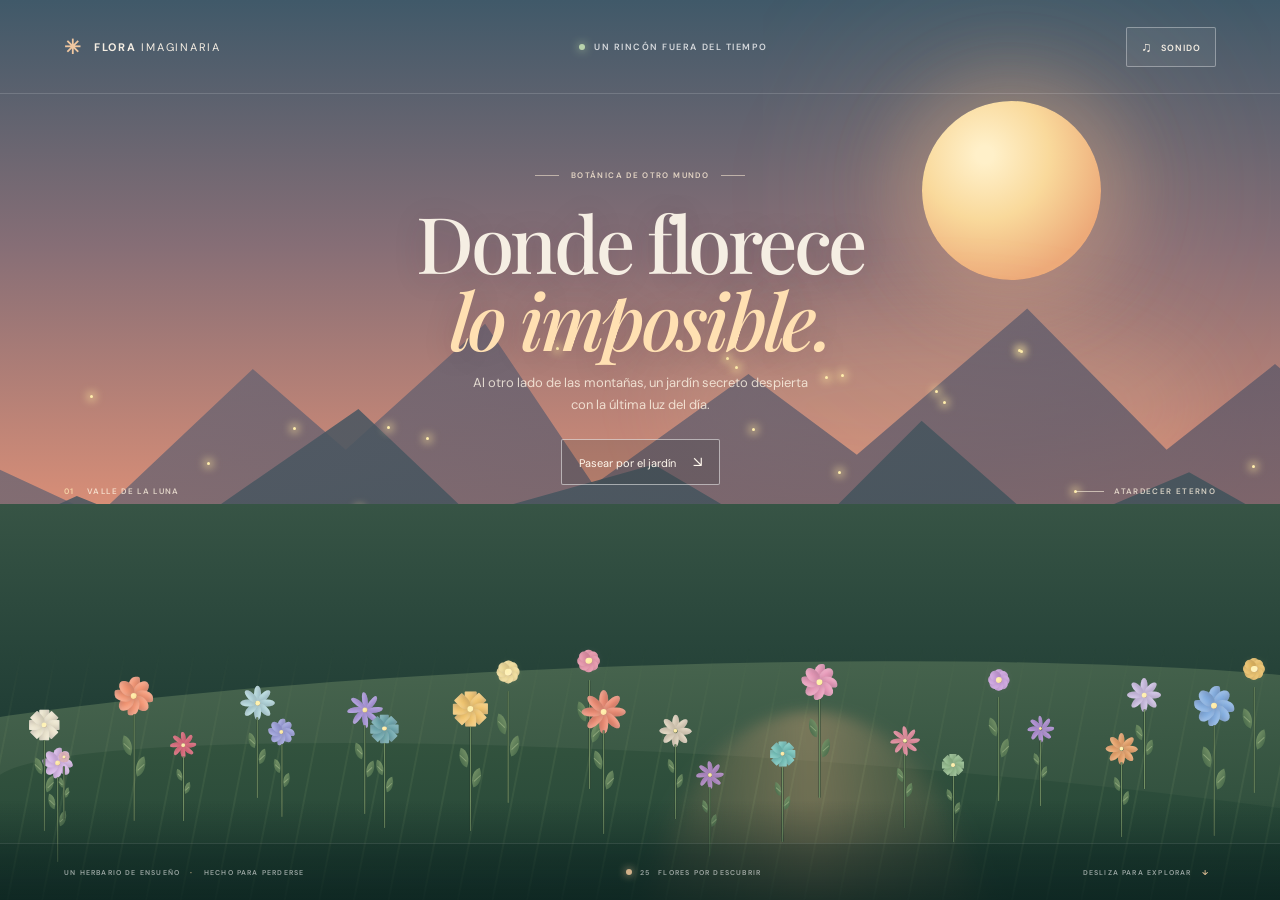
==== commit a97c8a1c: "Add files via upload" ====
--- a/index.html
+++ b/index.html
@@ -2,430 +2,78 @@
 <html lang="es">
 
 <head>
-    <meta charset="utf-8">
-    <meta name="viewport" content="width=device-width, initial-scale=1, viewport-fit=cover">
-    <title>Galaxia</title>
-    <link
-        href="https://fonts.googleapis.com/css2?family=Cormorant+Garamond:ital,wght@0,300;1,400&family=Jost:wght@300&display=swap"
-        rel="stylesheet">
-    <style>
-        :root {
-            color-scheme: dark;
-            box-sizing: border-box;
-            padding-top: env(safe-area-inset-top, 0px);
-            padding-bottom: env(safe-area-inset-bottom, 0px)
-        }
-
-        html,
-        body {
-            height: 100%;
-            margin: 0;
-            overflow: hidden;
-            color: #f4ecff;
-            font-family: 'Jost', system-ui, sans-serif;
-            font-weight: 300;
-            background: radial-gradient(ellipse at 50% 46%, #1b1036 0%, #0a0618 52%, #03020a 100%)
-        }
-
-        canvas {
-            position: fixed;
-            inset: 0;
-            width: 100%;
-            height: 100%;
-            display: block;
-            touch-action: manipulation
-        }
-
-        canvas:focus-visible {
-            outline: 1px dashed rgba(255, 255, 255, .35);
-            outline-offset: -8px
-        }
-
-        #title {
-            position: fixed;
-            top: calc(22px + env(safe-area-inset-top, 0px));
-            left: 0;
-            right: 0;
-            text-align: center;
-            font: italic 400 1.15rem 'Cormorant Garamond', Georgia, serif;
-            letter-spacing: .06em;
-            opacity: 0;
-            animation: t 5s 1.6s ease forwards;
-            pointer-events: none;
-            color: #e9d8ff
-        }
-
-        @keyframes t {
-            0% {
-                opacity: 0;
-                letter-spacing: .3em
-            }
-
-            30% {
-                opacity: .85
-            }
-
-            100% {
-                opacity: .4;
-                letter-spacing: .06em
-            }
-        }
-
-        #box {
-            position: fixed;
-            left: 50%;
-            bottom: calc(7% + env(safe-area-inset-bottom, 0px));
-            transform: translateX(-50%);
-            width: min(88vw, 660px);
-            text-align: center;
-            pointer-events: none
-        }
-
-        #ph {
-            font: italic 400 clamp(1.45rem, 4.6vw, 2.2rem)/1.35 'Cormorant Garamond', Georgia, serif;
-            opacity: 0;
-            filter: blur(10px);
-            transform: translateY(10px);
-            transition: opacity 1.1s ease, filter 1.1s ease, transform 1.1s ease;
-            text-shadow: 0 0 24px var(--g, #b99cff)
-        }
-
-        #ph.on {
-            opacity: 1;
-            filter: blur(0);
-            transform: none
-        }
-
-        #nm {
-            margin-top: .7rem;
-            font-size: .85rem;
-            letter-spacing: .14em;
-            opacity: 0;
-            transition: opacity 1.4s ease .3s;
-            color: #cdb8f5
-        }
-
-        #nm.on {
-            opacity: .75
-        }
-
-        #hint {
-            position: fixed;
-            left: 0;
-            right: 0;
-            bottom: calc(7% + env(safe-area-inset-bottom, 0px));
-            text-align: center;
-            font-size: .95rem;
-            letter-spacing: .12em;
-            color: #cdb8f5;
-            opacity: 0;
-            animation: h 3s 4s ease forwards;
-            transition: opacity .8s;
-            pointer-events: none
-        }
-
-        @keyframes h {
-            to {
-                opacity: .7
-            }
-        }
-
-        #hint.off {
-            animation: none;
-            opacity: 0
-        }
-
-        #flash {
-            position: fixed;
-            inset: 0;
-            pointer-events: none;
-            opacity: 0;
-            z-index: 5
-        }
-
-        #qrc {
-            position: fixed;
-            top: calc(14px + env(safe-area-inset-top, 0px));
-            right: 14px;
-            width: 72px;
-            height: 72px;
-            border-radius: 10px;
-            background: #fff;
-            opacity: 0;
-            z-index: 6;
-            cursor: pointer;
-            transform-origin: top right;
-            transition: transform .55s cubic-bezier(.2, .8, .2, 1), opacity 1.2s ease, box-shadow .5s;
-            box-shadow: 0 0 18px rgba(160, 110, 255, .5)
-        }
-
-        #qrc.on {
-            opacity: .85
-        }
-
-        #qrc.on:hover {
-            opacity: 1
-        }
-
-        #qrc.big {
-            transform: scale(3.3);
-            opacity: 1;
-            box-shadow: 0 0 40px rgba(160, 110, 255, .7)
-        }
-
-        @media (max-width:600px) {
-            #qrc {
-                width: 56px;
-                height: 56px;
-                right: 10px
-            }
-        }
-
-        @media (prefers-reduced-motion:reduce) {
-            #title {
-                animation: none;
-                opacity: .5
-            }
-        }
-    </style>
+  <meta charset="utf-8">
+  <meta name="viewport" content="width=device-width, initial-scale=1">
+  <meta name="theme-color" content="#102b33">
+  <title>Jardín de las flores imposibles</title>
+  <link rel="preconnect" href="https://fonts.googleapis.com">
+  <link rel="preconnect" href="https://fonts.gstatic.com" crossorigin>
+  <link
+    href="https://fonts.googleapis.com/css2?family=DM+Sans:wght@400;500;600;700&family=Playfair+Display:wght@500;600;700&display=swap"
+    rel="stylesheet">
+  <link rel="stylesheet" href="styles.css">
 </head>
 
 <body>
-    <canvas id="c" tabindex="0"
-        aria-label="Galaxia interactiva. Toca una estrella o pulsa Enter para leer una frase."></canvas>
-    <div id="title">una galaxia para mirar despacio</div>
-    <div id="hint">toca una estrella · o el centro, para viajar</div>
-    <div id="flash"></div>
-    <img id="qrc" alt="Código QR: toca para agrandarlo" width="72" height="72">
-    <div id="box">
-        <div id="ph"></div>
-        <div id="nm"></div>
+  <main class="garden" aria-label="Jardín fantástico con un paisaje de montañas al atardecer">
+    <div class="sky" aria-hidden="true">
+      <div class="sun"></div>
+      <div class="sun-halo"></div>
+      <div class="mountain mountain-back"></div>
+      <div class="mountain mountain-middle"></div>
+      <div class="mountain mountain-front"></div>
+      <div class="distant-forest"></div>
+      <div class="fireflies" id="fireflies"></div>
+      <div class="horizon-glow"></div>
     </div>
-    <script>
-        const $ = id => document.getElementById(id), cv = $('c'), ctx = cv.getContext('2d'), ph = $('ph'), nm = $('nm'), hint = $('hint');
-        const RM = matchMedia('(prefers-reduced-motion: reduce)').matches;
-        const rnd = (a, b) => a + Math.random() * (b - a), gau = () => (Math.random() + Math.random() + Math.random() - 1.5) / 1.5, TAU = 6.2832;
-        let TILT = .46, ROT = -.38, cR = Math.cos(ROT), sR = Math.sin(ROT);
-        let W, H, R, cx, cy, mx = 0, my = 0, tx = 0, ty = 0, PX = 0, PY = 0, sc = 1, spin = 0;
-        function size() { const D = Math.min(devicePixelRatio || 1, 2); W = innerWidth; H = innerHeight; cv.width = W * D; cv.height = H * D; ctx.setTransform(D, 0, 0, D, 0, 0); R = Math.min(W * .5, H * .62) * .92; cx = W / 2; cy = H * .45 }
-        addEventListener('resize', size); size();
-        function P(r, th) { const x = r * Math.cos(th) * sc, y = r * Math.sin(th) * TILT * sc; return [cx + PX + x * cR - y * sR, cy + PY + x * sR + y * cR] }
 
-        /* ---- estrellas con frase ---- */
-        const DATA0 = [
-            ["Aurora", "Incluso la oscuridad más inmensa se deja atravesar por una pequeña luz."],
-            ["Lumen", "Eres polvo de estrellas que aprendió a soñar."],
-            ["Celeste", "No hay distancia que el recuerdo no pueda cruzar."],
-            ["Ámbar", "Brilla sin pedir permiso: el cielo ya te estaba esperando."],
-            ["Selene", "Cada noche, el universo te recuerda que apenas comienza."],
-            ["Éter", "Lo que amas viaja contigo, aunque esté a años luz."],
-            ["Brisa", "La calma también es una forma de resplandecer."],
-            ["Nácar", "Hay estrellas que ya no existen y aun así nos guían."],
-            ["Alba", "Que tus sueños sean tan grandes como el silencio entre dos galaxias."],
-            ["Zafiro", "Nada florece con prisa; las estrellas tardan millones de años."],
-            ["Ónix", "Mira hacia arriba: el infinito te está sonriendo."],
-            ["Vela", "Somos pequeños, y por eso cabe tanto asombro."],
-            ["Rocío", "Donde termina el miedo, empieza el firmamento."],
-            ["Ensueño", "Una luz lejana también es una promesa."],
-            ["Marea", "El tiempo es un río; las estrellas, sus lámparas."],
-            ["Cobre", "Pide un deseo: el cosmos escucha en voz baja."],
-            ["Bruma", "Tu historia está escrita en la misma luz que cruza el cielo."],
-            ["Azur", "Hasta el vacío guarda un poco de música."],
-            ["Oriente", "Quien sabe esperar, aprende a brillar."],
-            ["Lira", "Todo comienzo fue alguna vez una chispa."],
-            ["Estela", "Caer también es una forma de iluminar."],
-            ["Faro", "En algún lugar del cielo, alguien piensa en ti."],
-            ["Añil", "Sé órbita para quien te necesita y rumbo para ti mismo."],
-            ["Hálito", "La belleza no hace ruido: simplemente aparece."],
-            ["Ópalo", "Cada latido tuyo es un pequeño big bang."],
-            ["Nocturna", "Que la noche te sea leve y el amanecer, infinito."]];
-        const DATA1 = [
-            ['Ítaca', 'Viajar no es llegar lejos: es volver distinto.'],
-            ['Umbral', 'Cada puerta que cruzas deja una versión tuya atrás.'],
-            ['Prisma', 'Hay mundos enteros escondidos detrás de un parpadeo.'],
-            ['Eco', 'Lo que crees imposible solo no ha encontrado su dimensión.'],
-            ['Corriente', 'Deja que la luz te lleve: ella conoce el camino.'],
-            ['Cristal', 'Aquí el silencio tiene color y los sueños tienen peso.'],
-            ['Auroria', 'Otro cielo, la misma esperanza.'],
-            ['Rumbo', 'No temas al salto: también las estrellas nacieron de uno.'],
-            ['Lumbre', 'Lo bello suele esperar al otro lado de la valentía.'],
-            ['Fénix', 'Todo lo que arde puede volverse constelación.'],
-            ['Sirena', 'El universo es un abrazo que aún no terminamos de entender.'],
-            ['Vértigo', 'Si el vértigo te encuentra, ábrele los brazos: es el principio del vuelo.'],
-            ['Espejo', 'Cada galaxia es un pensamiento del infinito.'],
-            ['Regreso', 'Siempre puedes volver al centro: ahí empieza cualquier viaje.']];
-        const PL0 = [{ o: .16, s: .9, r: 4, c: ['#ffe0a8', '#c9772f'] }, { o: .27, s: .55, r: 8, c: ['#a8e8ff', '#2c6fb3'], moon: 1 }, { o: .4, s: .38, r: 12, c: ['#ffd0b8', '#b54f3a'], ring: 1 }, { o: .55, s: .26, r: 7, c: ['#b9fff0', '#2f9c93'] }, { o: .72, s: .17, r: 10, c: ['#d9c4ff', '#6a45c4'], ring: 1 }];
-        const PL1 = [{ o: .15, s: .8, r: 5, c: ['#fff1a8', '#d9a21e'] }, { o: .25, s: .5, r: 9, c: ['#a6ffd8', '#1f9e7a'], moon: 1 }, { o: .37, s: .36, r: 13, c: ['#ffb8f0', '#b02f9c'], ring: 1 }, { o: .5, s: .28, r: 7, c: ['#b8f2ff', '#2a86c9'] }, { o: .62, s: .2, r: 11, c: ['#fff0c8', '#c97a2a'], ring: 1, moon: 1 }, { o: .78, s: .14, r: 8, c: ['#e0c8ff', '#7a4fd0'] }];
-        const DIMS = [
-            { name: 'Dimensión I · Origen', data: DATA0, arms: 3, wind: 4.2, tilt: .46, rot: -.38, hues: [210, 282, 338, 40, 175, 18], bh: [270, 325, 200, 35], n: 2300, nm: 1400, col: q => q < .2 ? 38 : q < .5 ? 330 - q * 60 : q < .8 ? 270 - (q - .5) * 80 : 205, core: ['255,240,215', '255,200,150', '230,120,160', '120,70,220'], bg: 'radial-gradient(ellipse at 50% 46%,#1b1036 0%,#0a0618 52%,#03020a 100%)', pl: PL0 },
-            { name: 'Dimensión II · Aurora', data: DATA1, arms: 5, wind: 3.1, tilt: .4, rot: .3, hues: [160, 300, 45, 190, 330, 120], bh: [160, 300, 190, 45, 330], n: 3300, nm: 1900, col: q => q < .2 ? 48 : q < .5 ? 150 + q * 60 : q < .8 ? 185 + (q - .5) * 80 : 305, core: ['255,252,230', '255,226,150', '80,230,180', '150,60,230'], bg: 'radial-gradient(ellipse at 50% 46%,#123049 0%,#0a1428 50%,#02050b 100%)', pl: PL1 }];
-        let D = DIMS[0], di = 0, S, gal, PL, BH;
-        function build(i) {
-            di = i; D = DIMS[i]; TILT = D.tilt; ROT = D.rot; cR = Math.cos(ROT); sR = Math.sin(ROT); BH = D.bh;
-            S = D.data.map(([n, t], k) => { const r = (.16 + .84 * ((k * .618) % 1)) * R * .98; return { n, t, r, th: (k % D.arms) * TAU / D.arms + r / R * D.wind + rnd(-.2, .2), h: D.hues[k % 6], z: rnd(2.4, 3.9), p: rnd(0, TAU), hv: 0, x: 0, y: 0 } });
-            const N = innerWidth < 700 ? D.nm : D.n; gal = [];
-            for (let k = 0; k < N; k++) {
-                let r, th;
-                if (Math.random() < .2) { r = Math.pow(Math.random(), 2) * R * .3; th = rnd(0, TAU) }
-                else { const u = Math.pow(Math.random(), 1.5); r = R * (.03 + u * .97); th = (k % D.arms) * TAU / D.arms + r / R * D.wind + gau() * (.2 + .45 * u) }
-                const q = r / R; gal.push({ r, th, s: Math.random() < .08 ? 2 : 1, a: rnd(.35, 1), f: rnd(1, 3), p: rnd(0, TAU), c: `hsl(${D.col(q)},85%,${72 - q * 14}%)` })
-            }
-            PL = D.pl.map(p => ({ ...p, a: rnd(0, TAU) })); document.body.style.background = D.bg
-        }
-        build(0);
-        const ws = []; for (let i = 0; i < 260; i++)ws.push({ r: Math.random(), an: rnd(0, TAU), v: rnd(.4, 1.2), a: rnd(.4, 1), o: rnd(-30, 30) });
+    <header class="topbar">
+      <a class="brand" href="#inicio" aria-label="Inicio">
+        <span class="brand-mark" aria-hidden="true">✳</span>
+        <span>FLORA <i>IMAGINARIA</i></span>
+      </a>
+      <span class="top-note"><span class="live-dot"></span> UN RINCÓN FUERA DEL TIEMPO</span>
+      <button class="sound-button" id="soundButton" type="button" aria-label="Activar sonidos del jardín"
+        aria-pressed="false">
+        <span class="sound-icon" aria-hidden="true">♫</span><span class="sound-label">SONIDO</span>
+      </button>
+    </header>
 
-        /* ---- polvo estelar de la galaxia ---- */
+    <section class="intro" id="inicio">
+      <p class="eyebrow"><span></span> BOTÁNICA DE OTRO MUNDO <span></span></p>
+      <h1>Donde florece<br><em>lo imposible.</em></h1>
+      <p class="intro-copy">Al otro lado de las montañas, un jardín secreto despierta con la última luz del día.</p>
+      <button class="explore-button" id="exploreButton" type="button">Pasear por el jardín <span
+          aria-hidden="true">↘</span></button>
+    </section>
 
-        const bg = []; for (let i = 0; i < 240; i++)bg.push({ x: Math.random(), y: Math.random(), z: rnd(.2, 1), s: Math.random() < .1 ? 2 : 1, a: rnd(.3, 1), f: rnd(.8, 2.6), p: rnd(0, TAU), c: Math.random() < .2 ? '#cfe0ff' : Math.random() < .2 ? '#ffe3c7' : '#fff' });
+    <div class="landscape-label label-left"><span>01</span> VALLE DE LA LUNA</div>
+    <div class="landscape-label label-right"><span class="line"></span> ATARDECER ETERNO</div>
 
+    <section class="meadow" aria-label="Colección de flores fantásticas">
+      <div class="hill hill-back"></div>
+      <div class="hill hill-front"></div>
+      <div class="path"></div>
+      <div class="flowerbeds" id="flowerbeds"></div>
+      <div class="meadow-grass" aria-hidden="true"></div>
+      <div class="bottom-fade"></div>
+    </section>
 
-        /* ---- planetas ---- */
+    <aside class="plant-card" id="plantCard" aria-live="polite">
+      <button class="card-close" id="cardClose" type="button" aria-label="Cerrar ficha">×</button>
+      <span class="card-kicker">DESCUBRIMIENTO <span id="plantNumber">01</span></span>
+      <h2 id="plantName">Luz de luna</h2>
+      <p id="plantDescription">Sus pétalos guardan el brillo de la primera estrella.</p>
+      <span class="card-hint">TOCA OTRA FLOR PARA DESCUBRIRLA</span>
+    </aside>
 
-        function planet(p, x, y) {
-            const k = Math.max(.6, Math.min(1.3, R / 420)), pr = p.r * k;
-            let g = ctx.createRadialGradient(x, y, 0, x, y, pr * 2.4); g.addColorStop(0, p.c[1] + '55'); g.addColorStop(1, p.c[1] + '00'); ctx.fillStyle = g; ctx.beginPath(); ctx.arc(x, y, pr * 2.4, 0, TAU); ctx.fill();
-            if (p.ring) { ctx.strokeStyle = 'rgba(255,236,210,.55)'; ctx.lineWidth = Math.max(1, pr * .18); ctx.beginPath(); ctx.ellipse(x, y, pr * 2.1, pr * .6, ROT, Math.PI, TAU); ctx.stroke() }
-            g = ctx.createRadialGradient(x - pr * .4, y - pr * .4, pr * .1, x, y, pr); g.addColorStop(0, p.c[0]); g.addColorStop(.55, p.c[1]); g.addColorStop(1, '#0b0616');
-            ctx.fillStyle = g; ctx.beginPath(); ctx.arc(x, y, pr, 0, TAU); ctx.fill();
-            if (p.ring) { ctx.strokeStyle = 'rgba(255,236,210,.7)'; ctx.beginPath(); ctx.ellipse(x, y, pr * 2.1, pr * .6, ROT, 0, Math.PI); ctx.stroke() }
-            if (p.moon) { const a = T * 2.4, mx2 = x + Math.cos(a) * pr * 2.1, my2 = y + Math.sin(a) * pr * .8; ctx.fillStyle = '#e9e4f5'; ctx.beginPath(); ctx.arc(mx2, my2, pr * .26, 0, TAU); ctx.fill() }
-        }
-
-        /* ---- cuerpos en movimiento ---- */
-        const comets = [], meteors = [], shoots = [], sparks = [], rip = [];
-        function spawnComet() { const l = Math.random() < .5, a = rnd(.2, .5), sp = rnd(70, 105); comets.push({ x: l ? -90 : W + 90, y: rnd(0, H * .5), vx: (l ? 1 : -1) * sp * Math.cos(a), vy: sp * Math.sin(a) }) }
-        function spawnMeteor() { const a = rnd(.9, 1.35), d = Math.random() < .5 ? 1 : -1, sp = rnd(480, 700); meteors.push({ x: rnd(W * .1, W * .9), y: -20, vx: d * sp * Math.cos(a), vy: sp * Math.sin(a), l: 0, m: rnd(.9, 1.4), b: 0 }) }
-        function spawnShoot() { const d = Math.random() < .5 ? 1 : -1, a = rnd(.2, .55), sp = rnd(1000, 1500); shoots.push({ x: rnd(0, W), y: rnd(0, H * .55), vx: d * sp * Math.cos(a), vy: sp * Math.sin(a), l: 0, m: rnd(.45, .8) }) }
-        function burst(x, y, col, n, v, g) { for (let i = 0; i < n; i++) { const a = rnd(0, TAU), s = rnd(.2, 1) * v; sparks.push({ x, y, vx: Math.cos(a) * s, vy: Math.sin(a) * s, l: 0, m: rnd(.6, 1.4), c: col, g }) } }
-
-        /* ---- interacción ---- */
-        let sel = null, hov = null, shown = false, selT = 0, selA = 0, tintA = 0, hideT, showT, idx = -1, hc = false, warp = null, I0 = 0;
-        const onCore = (x, y) => { const [a, b] = P(0, 0); return Math.hypot(x - a, y - b) < Math.max(30, R * .09) };
-        function go() { if (warp) return; warp = { t: 0 }; hint.classList.add('off'); clearTimeout(hideT); clearTimeout(showT); ph.classList.remove('on'); nm.classList.remove('on'); shown = false }
-        function swap() {
-            build((di + 1) % DIMS.length); I0 = T; sel = null; hov = null; shown = false; selA = 0; tintA = 0; idx = -1; rip.length = 0;
-            const t = $('title'); t.textContent = D.name; t.style.animation = 'none'; void t.offsetWidth; t.style.animation = 't 5s .8s ease forwards'
-        }
-        function pick(x, y) { let b = null, bd = 1e9; for (const s of S) { const d = Math.hypot(s.x - x, s.y - y); if (d < Math.max(24, s.z * 7) && d < bd) { bd = d; b = s } } return b }
-        function choose(s) {
-            sel = s; selT = 0; shown = true; tintA *= .3; hint.classList.add('off');
-            clearTimeout(hideT); clearTimeout(showT); ph.classList.remove('on'); nm.classList.remove('on');
-            showT = setTimeout(() => { ph.textContent = s.t; nm.textContent = 'estrella ' + s.n; ph.style.setProperty('--g', `hsl(${s.h},90%,68%)`); ph.classList.add('on'); nm.classList.add('on') }, 420);
-            hideT = setTimeout(() => { ph.classList.remove('on'); nm.classList.remove('on'); shown = false }, 12000);
-            rip.push({ x: s.x, y: s.y, t: 0, h: s.h }); burst(s.x, s.y, `hsl(${s.h},100%,80%)`, 30, 120, 0); idx = S.indexOf(s)
-        }
-        cv.addEventListener('pointermove', e => { tx = (e.clientX / W - .5) * 2; ty = (e.clientY / H - .5) * 2; hov = warp ? null : pick(e.clientX, e.clientY); hc = !warp && !hov && onCore(e.clientX, e.clientY); cv.style.cursor = hov || hc ? 'pointer' : 'default' });
-        cv.addEventListener('pointerdown', e => { if (warp) return; const s = pick(e.clientX, e.clientY); if (s) choose(s); else if (onCore(e.clientX, e.clientY)) go(); else { rip.push({ x: e.clientX, y: e.clientY, t: 0, h: 260, soft: 1 }) } });
-        cv.addEventListener('keydown', e => { if (['Enter', ' ', 'ArrowRight'].includes(e.key)) { e.preventDefault(); choose(S[(idx + 1) % S.length]) } else if (e.key === 'ArrowLeft') { e.preventDefault(); choose(S[(idx - 1 + S.length) % S.length]) } else if (e.key === 'ArrowUp' || e.key === 'ArrowDown') { e.preventDefault(); go() } });
-
-        /* ---- dibujo de estrella ---- */
-        function star(s) {
-            const [x, y] = P(s.r, s.th + spin); s.x = x; s.y = y; s.hv += ((s === hov ? 1 : 0) - s.hv) * .12;
-            const k = .8 + .2 * Math.sin(T * 2 + s.p), z = s.z * (1 + .55 * s.hv) * (s === sel && shown ? 1.25 : 1), R7 = z * 7;
-            const g = ctx.createRadialGradient(x, y, 0, x, y, R7); g.addColorStop(0, `hsla(${s.h},100%,85%,${.9 * k})`); g.addColorStop(.25, `hsla(${s.h},100%,65%,${.28 * k})`); g.addColorStop(1, `hsla(${s.h},100%,60%,0)`);
-            ctx.fillStyle = g; ctx.beginPath(); ctx.arc(x, y, R7, 0, TAU); ctx.fill();
-            const L = z * (3.5 + 3 * s.hv); ctx.strokeStyle = `hsla(${s.h},100%,92%,${.75 * k})`; ctx.lineWidth = 1; ctx.beginPath(); ctx.moveTo(x - L, y); ctx.lineTo(x + L, y); ctx.moveTo(x, y - L); ctx.lineTo(x, y + L); ctx.stroke();
-            ctx.fillStyle = '#fff'; ctx.beginPath(); ctx.arc(x, y, z * .45, 0, TAU); ctx.fill()
-        }
-
-        /* ---- bucle ---- */
-        let T = 0, last = performance.now(), nC = 4, nM = 2.5, nS = 1;
-        function frame(now) {
-            const dt = Math.min((now - last) / 1000, .05); last = now; T += dt * (RM ? .25 : 1);
-            if (warp) { warp.t += dt / 3.6; if (warp.t >= .5 && !warp.done) { warp.done = 1; swap() } if (warp.t >= 1) { warp = null; $('flash').style.opacity = 0 } }
-            const w = warp ? warp.t : 0, e = Math.min((T - I0) / 3.4, 1), ease0 = warp && w < .5 ? 1 : 1 - Math.pow(1 - e, 3), zoom = warp && w < .5 ? 1 + 9 * Math.pow(w / .5, 3) : 1, fade = warp && w < .5 ? 1 - Math.pow(w / .5, 2) : 1, tw = warp ? (w < .5 ? Math.pow(w / .5, 2) : Math.pow(1 - (w - .5) / .5, 2)) * 2.5 : 0, ease = ease0 * fade;
-            sc = (.55 + .45 * ease0) * zoom; spin = T * .04 + (1 - ease0) * 2.2 + tw;
-            mx += (tx - mx) * .04; my += (ty - my) * .04; PX = mx * 16; PY = my * 10;
-            ctx.clearRect(0, 0, W, H); ctx.globalCompositeOperation = 'lighter';
-            for (const b of bg) { const k = .5 + .5 * Math.sin(T * b.f + b.p); ctx.globalAlpha = ease * (.2 + .7 * k) * b.a; ctx.fillStyle = b.c; ctx.fillRect(((b.x * W - mx * b.z * 22) % W + W) % W, ((b.y * H - my * b.z * 14) % H + H) % H, b.s, b.s) }
-            for (let k = 0; k < 18; k++) {
-                const r = R * (.18 + .8 * k / 18), [x, y] = P(r, (k % D.arms) * TAU / D.arms + r / R * D.wind + spin), rad = R * (.14 + .1 * (k % 4) / 3) * sc, h = BH[k % BH.length], g = ctx.createRadialGradient(x, y, 0, x, y, rad);
-                g.addColorStop(0, `hsla(${h},80%,60%,.09)`); g.addColorStop(1, `hsla(${h},80%,60%,0)`); ctx.globalAlpha = ease; ctx.fillStyle = g; ctx.fillRect(x - rad, y - rad, rad * 2, rad * 2)
-            }
-            for (const p of gal) { const [x, y] = P(p.r, p.th + spin); ctx.globalAlpha = ease * p.a * (.7 + .3 * Math.sin(T * p.f + p.p)); ctx.fillStyle = p.c; ctx.fillRect(x, y, p.s, p.s) }
-            /* órbitas y planetas (los de atrás, núcleo, los de delante) */
-            ctx.globalAlpha = ease; ctx.globalCompositeOperation = 'source-over'; ctx.strokeStyle = 'rgba(255,255,255,.07)'; ctx.lineWidth = 1;
-            for (const p of PL) { ctx.beginPath(); for (let i = 0; i <= 64; i++) { const [x, y] = P(p.o * R, i / 64 * TAU); i ? ctx.lineTo(x, y) : ctx.moveTo(x, y) } ctx.stroke(); p.a += dt * p.s * (RM ? .2 : 1) }
-            const pos = PL.map(p => { const [x, y] = P(p.o * R, p.a); return { p, x, y, back: Math.sin(p.a) < 0 } });
-            pos.filter(q => q.back).forEach(q => planet(q.p, q.x, q.y));
-            ctx.globalCompositeOperation = 'lighter';
-            const [ox, oy] = P(0, 0), cg = ctx.createRadialGradient(ox, oy, 0, ox, oy, R * .5 * sc); cg.addColorStop(0, `rgba(${D.core[0]},.95)`); cg.addColorStop(.1, `rgba(${D.core[1]},.5)`); cg.addColorStop(.4, `rgba(${D.core[2]},.16)`); cg.addColorStop(1, `rgba(${D.core[3]},0)`);
-            ctx.fillStyle = cg; ctx.fillRect(ox - R * .5, oy - R * .5, R, R);
-            { const cr = Math.max(30, R * .09) * sc * (1 + .06 * Math.sin(T * 2)); ctx.globalAlpha = ease * (.22 + (hc ? .45 : 0)); ctx.strokeStyle = `rgb(${D.core[1]})`; ctx.lineWidth = 1; ctx.setLineDash([2, 6]); ctx.lineDashOffset = -T * 14; ctx.beginPath(); ctx.arc(ox, oy, cr, 0, TAU); ctx.stroke(); ctx.setLineDash([]); ctx.globalAlpha = ease }
-            ctx.globalCompositeOperation = 'source-over'; pos.filter(q => !q.back).forEach(q => planet(q.p, q.x, q.y));
-            /* estrellas con frase */
-            ctx.globalCompositeOperation = 'lighter'; ctx.globalAlpha = ease; S.forEach(star);
-            if (sel) {
-                selA += ((shown ? 1 : 0) - selA) * .05; selT = Math.min(selT + dt * 1.4, 1); const ee = 1 - Math.pow(1 - selT, 3);
-                if (selA > .01) {
-                    ctx.globalAlpha = selA; ctx.strokeStyle = `hsl(${sel.h},100%,85%)`; ctx.lineWidth = 1;
-                    ctx.beginPath(); ctx.arc(sel.x, sel.y, 10 + 20 * ee, 0, TAU); ctx.stroke();
-                    ctx.setLineDash([3, 7]); ctx.lineDashOffset = -T * 12; ctx.beginPath(); ctx.arc(sel.x, sel.y, 8 + 34 * ee, 0, TAU); ctx.stroke(); ctx.setLineDash([])
-                }
-                tintA += ((shown ? .16 : 0) - tintA) * .03;
-                if (tintA > .002) { const m = Math.max(W, H) * .75, g = ctx.createRadialGradient(sel.x, sel.y, 0, sel.x, sel.y, m); g.addColorStop(0, `hsla(${sel.h},90%,60%,${tintA})`); g.addColorStop(1, `hsla(${sel.h},90%,60%,0)`); ctx.globalAlpha = 1; ctx.fillStyle = g; ctx.fillRect(0, 0, W, H) }
-            }
-            /* ondas */
-            for (let i = rip.length - 1; i >= 0; i--) {
-                const r = rip[i]; r.t += dt * (r.soft ? 1.6 : .9); if (r.t >= 1) { rip.splice(i, 1); continue }
-                ctx.globalAlpha = (1 - r.t) * (r.soft ? .35 : .7); ctx.strokeStyle = `hsl(${r.h},100%,82%)`; ctx.lineWidth = 1.5; ctx.beginPath(); ctx.arc(r.x, r.y, (1 - Math.pow(1 - r.t, 3)) * (r.soft ? 60 : 170), 0, TAU); ctx.stroke()
-            }
-            /* cometas: cola de iones azul + cola de polvo cálida */
-            nC -= dt; if (nC < 0) { spawnComet(); nC = rnd(16, 26) }
-            for (let i = comets.length - 1; i >= 0; i--) {
-                const c = comets[i]; c.x += c.vx * dt; c.y += c.vy * dt;
-                if (c.x < -320 || c.x > W + 320 || c.y > H + 320) { comets.splice(i, 1); continue }
-                const sp = Math.hypot(c.vx, c.vy), ux = -c.vx / sp, uy = -c.vy / sp; ctx.globalAlpha = 1;
-                for (let j = 0; j < 64; j++) {
-                    const f = 1 - j / 64, d = j * 4.6;
-                    ctx.fillStyle = `rgba(150,200,255,${f * f * .55})`; ctx.beginPath(); ctx.arc(c.x + ux * d, c.y + uy * d, .6 + 3 * f, 0, TAU); ctx.fill();
-                    ctx.fillStyle = `rgba(255,190,150,${f * f * .35})`; ctx.beginPath(); ctx.arc(c.x + ux * d * .85 - uy * d * .18, c.y + uy * d * .85 + ux * d * .18, .8 + 4.5 * f, 0, TAU); ctx.fill()
-                }
-                const g = ctx.createRadialGradient(c.x, c.y, 0, c.x, c.y, 22); g.addColorStop(0, 'rgba(255,255,255,1)'); g.addColorStop(.25, 'rgba(190,225,255,.6)'); g.addColorStop(1, 'rgba(150,200,255,0)'); ctx.fillStyle = g; ctx.beginPath(); ctx.arc(c.x, c.y, 22, 0, TAU); ctx.fill();
-                if (Math.random() < .5) sparks.push({ x: c.x, y: c.y, vx: rnd(-8, 8), vy: rnd(-8, 8), l: 0, m: rnd(.8, 1.6), c: 'rgb(190,225,255)', g: 0 })
-            }
-            /* meteoros: rápidos, ardientes, se deshacen en chispas */
-            nM -= dt; if (nM < 0) { spawnMeteor(); nM = rnd(5, 9) }
-            for (let i = meteors.length - 1; i >= 0; i--) {
-                const m = meteors[i]; m.l += dt; m.x += m.vx * dt; m.y += m.vy * dt;
-                if (m.l > m.m || m.y > H + 40) { if (m.l > .4) burst(m.x, m.y, 'rgb(255,150,70)', 18, 140, 160); meteors.splice(i, 1); continue }
-                const sp = Math.hypot(m.vx, m.vy), L = 110 * (1 - m.l / m.m * .4), tx2 = m.x - m.vx / sp * L, ty2 = m.y - m.vy / sp * L, g = ctx.createLinearGradient(m.x, m.y, tx2, ty2);
-                g.addColorStop(0, 'rgba(255,245,210,1)'); g.addColorStop(.3, 'rgba(255,150,60,.8)'); g.addColorStop(1, 'rgba(255,60,20,0)');
-                ctx.globalAlpha = 1 - Math.pow(m.l / m.m, 3); ctx.strokeStyle = g; ctx.lineCap = 'round'; ctx.lineWidth = 3; ctx.beginPath(); ctx.moveTo(m.x, m.y); ctx.lineTo(tx2, ty2); ctx.stroke();
-                if (Math.random() < .6) sparks.push({ x: m.x, y: m.y, vx: rnd(-30, 30), vy: rnd(-10, 40), l: 0, m: rnd(.3, .8), c: 'rgb(255,170,80)', g: 80 })
-            }
-            /* estrellas fugaces: finas y casi instantáneas */
-            nS -= dt; if (nS < 0) { spawnShoot(); nS = rnd(2, 5) }
-            for (let i = shoots.length - 1; i >= 0; i--) {
-                const s = shoots[i]; s.l += dt; s.x += s.vx * dt; s.y += s.vy * dt; if (s.l > s.m) { shoots.splice(i, 1); continue }
-                const sp = Math.hypot(s.vx, s.vy), tx2 = s.x - s.vx / sp * 170, ty2 = s.y - s.vy / sp * 170, g = ctx.createLinearGradient(s.x, s.y, tx2, ty2); g.addColorStop(0, 'rgba(255,255,255,1)'); g.addColorStop(1, 'rgba(180,200,255,0)');
-                ctx.globalAlpha = Math.sin(Math.PI * s.l / s.m); ctx.strokeStyle = g; ctx.lineWidth = 1.3; ctx.beginPath(); ctx.moveTo(s.x, s.y); ctx.lineTo(tx2, ty2); ctx.stroke()
-            }
-            /* viaje entre dimensiones */
-            if (warp) {
-                const w = warp.t, q = w < .5 ? w / .5 : 1 - (w - .5) / .5, [ox2, oy2] = P(0, 0), mR = Math.hypot(W, H) * .6, hh = D.bh[0];
-                ctx.globalCompositeOperation = 'lighter'; ctx.lineCap = 'round';
-                for (const s of ws) { const d = ((s.r + w * w * s.v * 2.2) % 1) * mR, L = q * q * mR * .4 * s.v, c = Math.cos(s.an), n = Math.sin(s.an); ctx.globalAlpha = Math.min(1, q * 1.6) * s.a; ctx.strokeStyle = `hsl(${hh + s.o},100%,${75 + s.o / 2}%)`; ctx.lineWidth = .8 + q * 1.6 * s.v; ctx.beginPath(); ctx.moveTo(ox2 + c * d, oy2 + n * d); ctx.lineTo(ox2 + c * (d + L), oy2 + n * (d + L)); ctx.stroke() }
-                const k = Math.max(0, 1 - Math.abs(w - .5) / .16), f = $('flash'); f.style.opacity = k; f.style.background = `radial-gradient(circle at ${ox2}px ${oy2}px,#fff 0%,hsl(${hh},95%,75%) ${20 + k * 30}%,hsla(${hh},90%,60%,0) 75%)`
-            }
-            /* chispas */
-            for (let i = sparks.length - 1; i >= 0; i--) {
-                const p = sparks[i]; p.l += dt; if (p.l > p.m) { sparks.splice(i, 1); continue }
-                p.vy += p.g * dt; p.x += p.vx * dt; p.y += p.vy * dt; ctx.globalAlpha = 1 - p.l / p.m; ctx.fillStyle = p.c; ctx.fillRect(p.x, p.y, 1.8, 1.8)
-            }
-            ctx.globalAlpha = 1; ctx.globalCompositeOperation = 'source-over';
-            requestAnimationFrame(frame)
-        }
-        requestAnimationFrame(frame);
-    </script>
-    <script>
-        /* QR en la esquina: toca para agrandarlo y escanearlo */
-        const im = document.getElementById('qrc'); im.src = '[data-uri]';
-        setTimeout(() => im.classList.add('on'), 4500);
-        im.addEventListener('click', () => im.classList.toggle('big'));
-        addEventListener('keydown', e => { if (e.key === 'Escape') im.classList.remove('big') });
-    </script>
+    <footer class="footer">
+      <span>UN HERBARIO DE ENSUEÑO <b>·</b> HECHO PARA PERDERSE</span>
+      <span class="flower-count"><i></i> <span id="flowerCount">0</span> FLORES POR DESCUBRIR</span>
+      <span>DESLIZA PARA EXPLORAR <b>↓</b></span>
+    </footer>
+  </main>
+  <script src="script.js"></script>
 </body>
 
 </html>
--- a/styles.css
+++ b/styles.css
@@ -0,0 +1,102 @@
+:root {
+  color-scheme: dark;
+  --ink: #f5eee3;
+  --muted: rgba(245, 238, 227, .66);
+  --glass: rgba(14, 38, 43, .58);
+  --serif: "Playfair Display", Georgia, serif;
+  --sans: "DM Sans", Arial, sans-serif;
+}
+* { box-sizing: border-box; }
+html { min-width: 320px; min-height: 100%; scroll-behavior: smooth; }
+body { margin: 0; min-height: 100vh; background: #102a32; color: var(--ink); font-family: var(--sans); }
+button { font: inherit; }
+.garden { min-height: 760px; height: 100vh; position: relative; overflow: hidden; isolation: isolate; background: linear-gradient(180deg, #465b6a 0%, #b77868 39%, #edb278 66%, #32534d 100%); }
+.sky { position: absolute; inset: 0 0 20% 0; overflow: hidden; z-index: -2; background: linear-gradient(180deg, #405969 0%, #866e76 34%, #d58d77 69%, #f1bd85 100%); }
+.sun { position: absolute; width: clamp(115px, 14vw, 205px); aspect-ratio: 1; border-radius: 50%; left: 72%; top: 14%; background: radial-gradient(circle at 35% 30%, #fff0c9 0 5%, #f9d99b 38%, #edaa79 75%); box-shadow: 0 0 65px 28px rgba(255, 197, 144, .23), 0 0 170px 65px rgba(255, 187, 145, .16); }
+.sun-halo { position: absolute; width: 42vw; height: 15vw; left: 52%; top: 43%; border-radius: 50%; background: rgba(255, 211, 161, .12); filter: blur(38px); }
+.mountain { position: absolute; bottom: -3%; width: 110%; left: -5%; clip-path: polygon(0 59%, 8% 45%, 15% 55%, 25% 26%, 31% 42%, 40% 17%, 47% 49%, 57% 27%, 64% 43%, 75% 14%, 84% 42%, 91% 25%, 100% 49%, 100% 100%, 0 100%); }
+.mountain-back { height: 70%; background: linear-gradient(155deg, #6b6977, #555568 60%, #645563); opacity: .72; transform: scaleX(1.1); }
+.mountain-middle { height: 55%; background: linear-gradient(165deg, #505965, #394f55); clip-path: polygon(0 54%, 10% 38%, 17% 48%, 30% 16%, 38% 43%, 51% 30%, 61% 51%, 70% 19%, 79% 47%, 89% 32%, 100% 54%, 100% 100%, 0 100%); opacity: .88; }
+.mountain-front { height: 39%; background: linear-gradient(170deg, #294448, #263e3e); clip-path: polygon(0 50%, 11% 38%, 19% 52%, 28% 33%, 40% 47%, 52% 24%, 61% 44%, 76% 35%, 88% 49%, 100% 29%, 100% 100%, 0 100%); }
+.distant-forest { position: absolute; height: 20%; left: 0; right: 0; bottom: 0; background: linear-gradient(180deg, rgba(36, 60, 53, .2), #233e38); clip-path: polygon(0 34%, 4% 27%, 6% 40%, 9% 18%, 12% 39%, 17% 25%, 21% 46%, 24% 15%, 28% 39%, 32% 25%, 36% 50%, 40% 19%, 44% 38%, 49% 23%, 53% 43%, 58% 16%, 62% 39%, 66% 24%, 70% 46%, 74% 15%, 78% 36%, 82% 20%, 86% 45%, 91% 18%, 95% 40%, 100% 24%, 100% 100%, 0 100%); }
+.horizon-glow { position: absolute; height: 24%; left: -5%; right: -5%; bottom: 1%; background: linear-gradient(180deg, rgba(244, 181, 132, .05), rgba(243, 178, 128, .22), transparent); filter: blur(23px); }
+.topbar { position: absolute; z-index: 8; top: 0; left: 0; right: 0; height: 94px; padding: 0 clamp(22px, 5vw, 82px); display: flex; align-items: center; justify-content: space-between; border-bottom: 1px solid rgba(255,255,255,.15); }
+.brand { display: flex; gap: 11px; align-items: center; color: var(--ink); text-decoration: none; letter-spacing: .16em; font-size: 11px; font-weight: 700; }
+.brand i { font-style: normal; font-weight: 400; }
+.brand-mark { color: #f0c7a0; font-size: 20px; }
+.top-note, .sound-button, .landscape-label, .footer, .eyebrow, .card-kicker, .card-hint { letter-spacing: .17em; font-size: 9px; font-weight: 600; }
+.top-note { display: flex; align-items: center; gap: 9px; color: rgba(255,255,255,.77); }
+.live-dot { width: 6px; height: 6px; background: #b9d3ac; border-radius: 50%; box-shadow: 0 0 10px #c2dda9; }
+.sound-button { border: 1px solid rgba(255,255,255,.35); background: rgba(255,255,255,.05); color: var(--ink); padding: 10px 14px; border-radius: 2px; letter-spacing: .12em; cursor: pointer; transition: background .2s, border-color .2s; }
+.sound-button:hover, .sound-button[aria-pressed="true"] { background: rgba(255,255,255,.16); border-color: rgba(255,255,255,.7); }
+.sound-icon { font-size: 14px; margin-right: 8px; vertical-align: -1px; }
+.intro { position: absolute; z-index: 3; top: 18%; left: 50%; width: min(560px, 90%); transform: translateX(-50%); text-align: center; animation: intro-in 1.1s both; }
+.eyebrow { color: rgba(255, 239, 216, .8); display: flex; gap: 12px; align-items: center; justify-content: center; font-size: 8px; }
+.eyebrow span { display: inline-block; width: 24px; height: 1px; background: rgba(255,239,216,.55); }
+h1 { font: 500 clamp(43px, 6.1vw, 82px)/.98 var(--serif); letter-spacing: -.045em; margin: 24px 0 15px; text-shadow: 0 3px 30px rgba(55, 42, 52, .17); }
+h1 em { color: #ffe0b2; font-weight: 500; }
+.intro-copy { max-width: 350px; margin: 0 auto; color: rgba(255, 247, 232, .79); font-size: 13px; line-height: 1.7; }
+.explore-button { margin-top: 23px; padding: 12px 17px; border: 1px solid rgba(255,255,255,.52); color: #fff8ed; background: rgba(42,50,54,.18); border-radius: 2px; cursor: pointer; font-size: 11px; transition: .25s; }
+.explore-button span { margin-left: 14px; font-size: 15px; }
+.explore-button:hover { background: rgba(255,255,255,.2); transform: translateY(-2px); }
+.landscape-label { position: absolute; z-index: 5; top: 54%; color: rgba(255,245,226,.76); font-size: 8px; }
+.label-left { left: clamp(22px, 5vw, 82px); }
+.label-left span { color: #f4d2a5; margin-right: 9px; }
+.label-right { right: clamp(22px, 5vw, 82px); display: flex; align-items: center; gap: 10px; }
+.label-right .line { width: 28px; height: 1px; background: rgba(255,245,226,.6); }
+.meadow { position: absolute; z-index: 1; bottom: 0; height: 44%; width: 100%; overflow: hidden; background: linear-gradient(180deg, #375445, #18352f 75%, #112c29); }
+.hill { position: absolute; border-radius: 50% 50% 0 0 / 28% 28% 0 0; }
+.hill-back { width: 135%; height: 83%; bottom: -24%; left: -18%; background: linear-gradient(180deg, #46634d, #294938 70%); transform: rotate(-2deg); }
+.hill-front { width: 128%; height: 72%; bottom: -37%; right: -27%; background: linear-gradient(175deg, #375740, #1b3c32 65%); transform: rotate(4deg); }
+.path { position: absolute; z-index: 2; height: 100%; width: 23%; left: 52%; bottom: -36%; transform: perspective(110px) rotateX(14deg) rotate(-2deg); background: linear-gradient(90deg, rgba(185,139,101,.14), rgba(208,161,119,.42), rgba(190,144,106,.12)); filter: blur(14px); border-radius: 50% 50% 0 0; }
+.flowerbeds { position: absolute; z-index: 4; inset: 3% 0 0; }
+.meadow-grass { position: absolute; z-index: 5; inset: 35% 0 0; opacity: .22; background: repeating-linear-gradient(101deg, transparent 0 21px, rgba(191,210,143,.35) 22px 23px, transparent 24px 34px); mask-image: linear-gradient(transparent, #000 45%); pointer-events: none; }
+.bottom-fade { position: absolute; z-index: 6; inset: 75% 0 0; background: linear-gradient(transparent, rgba(11,34,31,.74)); pointer-events: none; }
+.flower { position: absolute; z-index: 1; bottom: var(--bottom); left: var(--left); width: var(--size); height: calc(var(--size) * 3.2); padding: 0; border: 0; background: transparent; cursor: pointer; transform: translateX(-50%); transform-origin: bottom center; animation: flower-sway var(--sway, 4s) ease-in-out infinite alternate; animation-delay: var(--delay, 0s); transition: filter .3s; }
+.flower:hover, .flower:focus-visible { z-index: 7; filter: brightness(1.3) drop-shadow(0 0 9px var(--glow)); outline: none; }
+.stem { position: absolute; width: 2px; left: 50%; bottom: 0; height: 76%; transform: translateX(-50%); border-radius: 3px; background: linear-gradient(90deg, #233b2d, #739164 48%, #304533); }
+.leaf { position: absolute; width: 29%; height: 12%; bottom: 33%; left: 50%; background: linear-gradient(135deg, #86a272, #385b40); border-radius: 100% 0 100% 0; transform: rotate(-18deg); }
+.leaf::after { content: ""; position: absolute; left: 14%; top: 53%; width: 70%; height: 1px; background: rgba(202,221,167,.4); transform: rotate(-25deg); }
+.leaf-right { transform: scaleX(-1) rotate(-18deg); bottom: 48%; left: 20%; }
+.bloom { position: absolute; left: 50%; top: 0; width: 70%; aspect-ratio: 1; transform: translateX(-50%); }
+.petal { position: absolute; left: 50%; top: 50%; width: 38%; height: 56%; border-radius: 55% 55% 44% 44%; transform-origin: 50% 100%; transform: translate(-50%, -100%) rotate(var(--angle)) translateY(-12%); background: var(--petal); box-shadow: inset -3px -2px 5px rgba(39,29,45,.18), inset 2px 2px 5px rgba(255,255,255,.25); }
+.core { position: absolute; top: 50%; left: 50%; width: 20%; aspect-ratio: 1; transform: translate(-50%,-50%); border-radius: 50%; background: radial-gradient(circle at 36% 35%, #fff2b3, var(--center) 64%, #7b5547); box-shadow: 0 0 11px var(--glow); }
+.flower[data-kind="orchid"] .petal:nth-child(odd) { border-radius: 70% 20% 65% 35%; }
+.flower[data-kind="lily"] .petal { width: 30%; height: 66%; }
+.flower[data-kind="star"] .petal { width: 24%; height: 62%; border-radius: 25% 70% 25% 70%; }
+.flower[data-kind="puff"] .petal { width: 32%; height: 32%; border-radius: 50% 50% 30% 30%; }
+.flower[data-kind="bell"] .petal { width: 38%; height: 52%; border-radius: 8% 8% 60% 60%; }
+.flower-card-number { display: none; }
+.plant-card { position: absolute; z-index: 10; display: none; width: 235px; left: 50%; bottom: 15%; padding: 21px 23px 19px; transform: translateX(-50%); border: 1px solid rgba(255,255,255,.19); background: var(--glass); backdrop-filter: blur(17px); box-shadow: 0 14px 40px rgba(0,0,0,.18); animation: card-in .25s ease-out; }
+.plant-card.visible { display: block; }
+.card-close { position: absolute; top: 8px; right: 10px; color: rgba(255,255,255,.72); background: none; border: 0; font-size: 19px; cursor: pointer; }
+.card-kicker { color: #d6c5aa; font-size: 7px; }
+.card-kicker span { color: #fff2cf; margin-left: 5px; }
+.plant-card h2 { font: 500 23px var(--serif); margin: 10px 0 7px; }
+.plant-card p { margin: 0; color: rgba(255,255,255,.7); font-size: 10px; line-height: 1.65; }
+.card-hint { display: block; margin-top: 14px; color: rgba(236,222,198,.58); font-size: 6px; }
+.footer { position: absolute; z-index: 8; bottom: 0; left: 0; right: 0; height: 57px; padding: 0 clamp(22px, 5vw, 82px); display: flex; justify-content: space-between; align-items: center; border-top: 1px solid rgba(255,255,255,.1); background: rgba(10,30,29,.18); color: rgba(255,255,255,.57); font-size: 7px; }
+.footer b { margin: 0 7px; color: #eac69b; }
+.flower-count { display: flex; align-items: center; gap: 8px; }
+.flower-count i { display: inline-block; width: 6px; height: 6px; border-radius: 50%; background: #d2b18a; box-shadow: 0 0 8px #edc79c; }
+.firefly { position: absolute; width: 3px; height: 3px; border-radius: 50%; background: #ffedac; box-shadow: 0 0 8px 3px rgba(255,232,156,.65); animation: firefly-float var(--duration) ease-in-out infinite alternate; animation-delay: var(--delay); }
+@keyframes flower-sway { from { rotate: -2deg; } to { rotate: 2deg; } }
+@keyframes firefly-float { from { transform: translate(0, 0); opacity: .15; } to { transform: translate(var(--dx), var(--dy)); opacity: .95; } }
+@keyframes intro-in { from { opacity: 0; transform: translate(-50%, 12px); } to { opacity: 1; transform: translate(-50%, 0); } }
+@keyframes card-in { from { opacity: 0; translate: 0 7px; } to { opacity: 1; translate: 0 0; } }
+@media (max-width: 650px) {
+  .garden { min-height: 700px; height: 100svh; }
+  .topbar { height: 70px; padding: 0 20px; }
+  .top-note { display: none; }
+  .brand { font-size: 9px; }
+  .sound-button { padding: 8px 10px; font-size: 8px; }
+  .intro { top: 17%; }
+  .intro-copy { max-width: 290px; font-size: 12px; }
+  .landscape-label { top: 51%; font-size: 6px; }
+  .meadow { height: 42%; }
+  .footer { height: 49px; padding: 0 15px; font-size: 6px; letter-spacing: .1em; }
+  .footer > span:first-child { max-width: 90px; line-height: 1.6; }
+  .footer > span:last-child { max-width: 85px; text-align: right; line-height: 1.6; }
+  .plant-card { bottom: 11%; width: 215px; }
+}
+@media (prefers-reduced-motion: reduce) { *, *::before, *::after { animation-duration: .01ms !important; animation-iteration-count: 1 !important; scroll-behavior: auto !important; } }
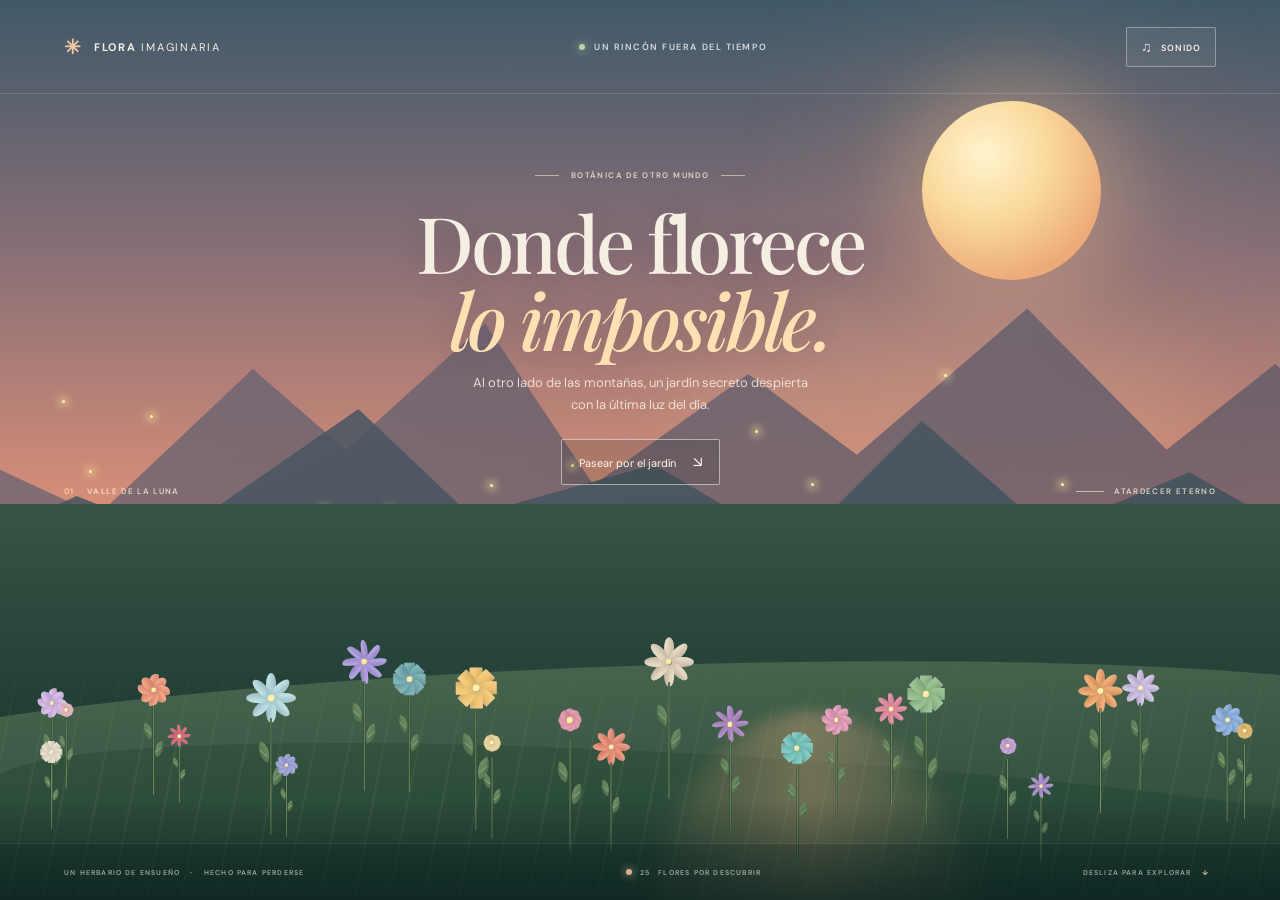
==== commit b94c5a46: "Add files via upload" ====
--- a/index.html
+++ b/index.html
@@ -63,8 +63,8 @@
       <button class="card-close" id="cardClose" type="button" aria-label="Cerrar ficha">×</button>
       <span class="card-kicker">DESCUBRIMIENTO <span id="plantNumber">01</span></span>
       <h2 id="plantName">Luz de luna</h2>
-      <p id="plantDescription">Sus pétalos guardan el brillo de la primera estrella.</p>
-      <span class="card-hint">TOCA OTRA FLOR PARA DESCUBRIRLA</span>
+      <p class="plant-poem" id="plantPoem">La noche deja en cada pétalo<br>un pedacito de su luz.</p>
+      <span class="card-hint">UN POEMA PARA ESTA FLOR</span>
     </aside>
 
     <footer class="footer">
@@ -76,4 +76,4 @@
   <script src="script.js"></script>
 </body>
 
-</html>+</html>
--- a/styles.css
+++ b/styles.css
@@ -73,7 +73,7 @@
 .card-kicker { color: #d6c5aa; font-size: 7px; }
 .card-kicker span { color: #fff2cf; margin-left: 5px; }
 .plant-card h2 { font: 500 23px var(--serif); margin: 10px 0 7px; }
-.plant-card p { margin: 0; color: rgba(255,255,255,.7); font-size: 10px; line-height: 1.65; }
+.plant-card p { margin: 0; color: rgba(255,255,255,.84); font: italic 13px/1.8 var(--serif); white-space: pre-line; }
 .card-hint { display: block; margin-top: 14px; color: rgba(236,222,198,.58); font-size: 6px; }
 .footer { position: absolute; z-index: 8; bottom: 0; left: 0; right: 0; height: 57px; padding: 0 clamp(22px, 5vw, 82px); display: flex; justify-content: space-between; align-items: center; border-top: 1px solid rgba(255,255,255,.1); background: rgba(10,30,29,.18); color: rgba(255,255,255,.57); font-size: 7px; }
 .footer b { margin: 0 7px; color: #eac69b; }
